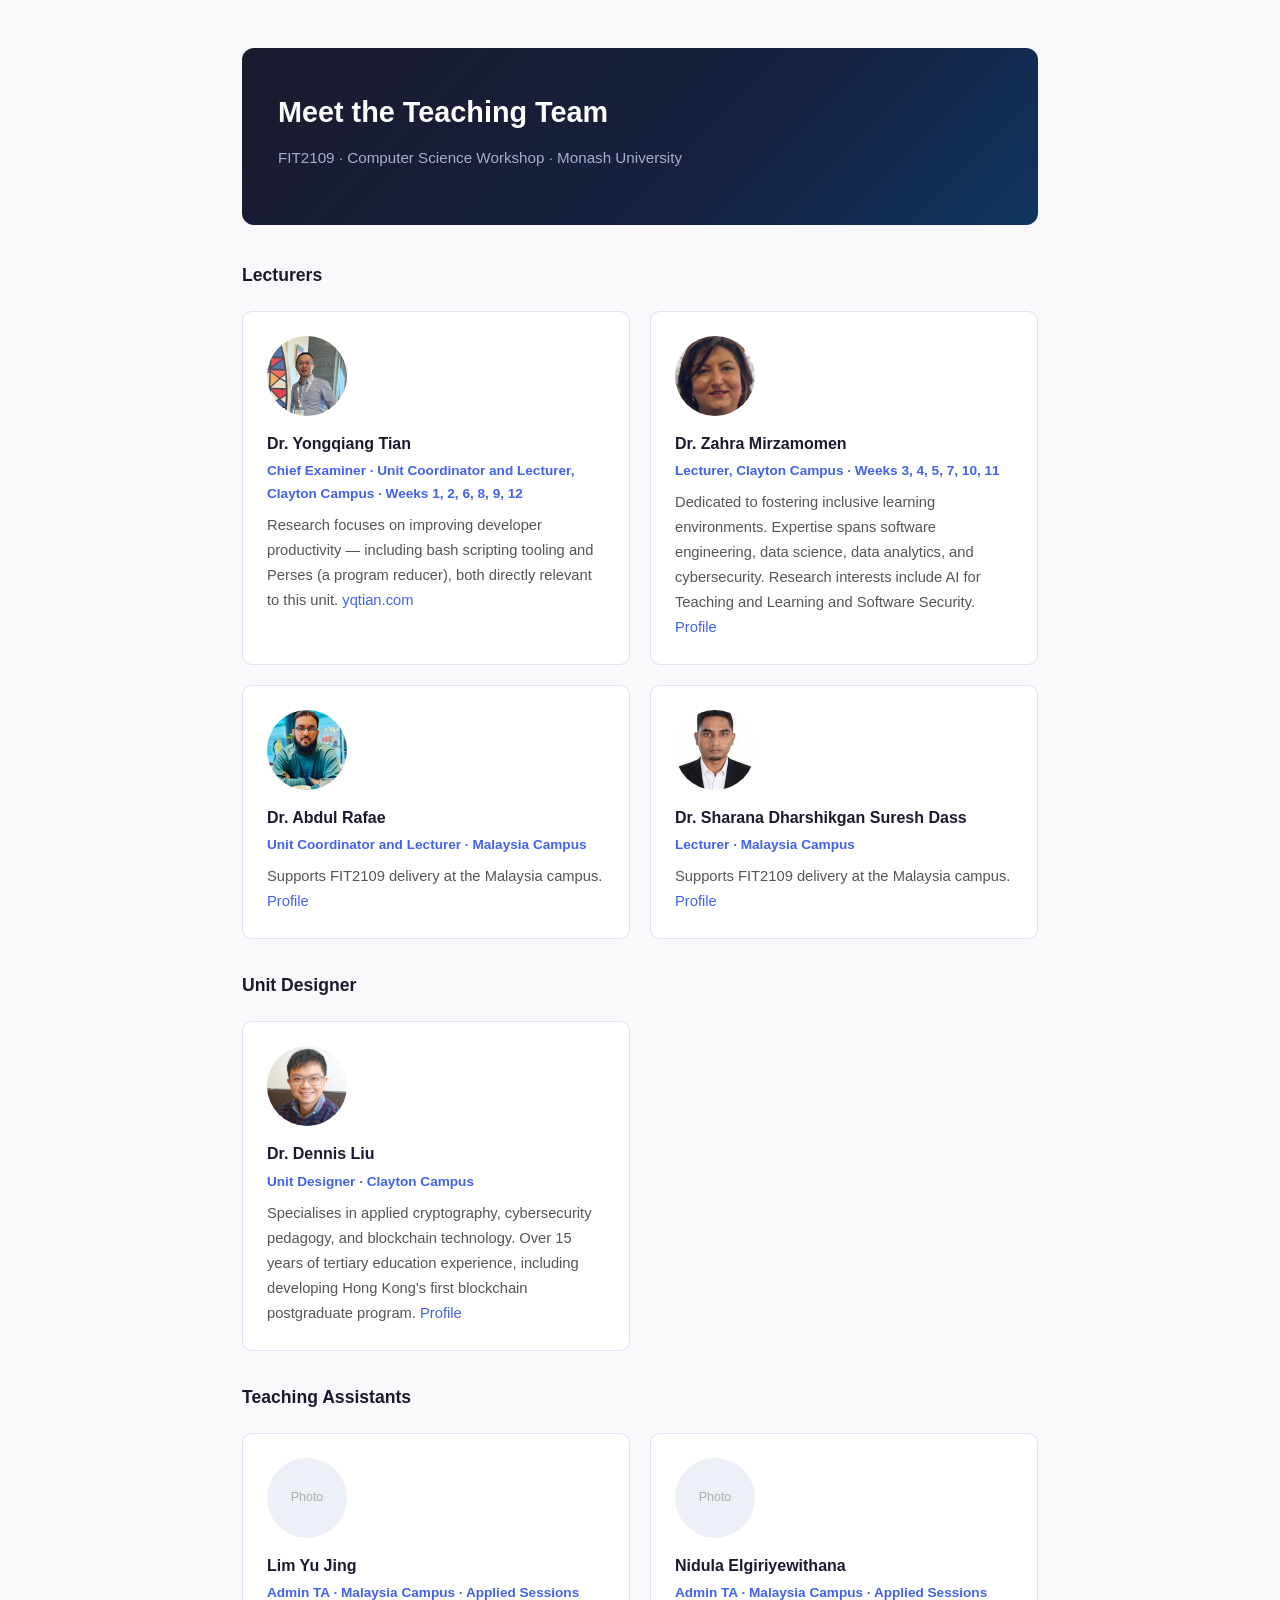
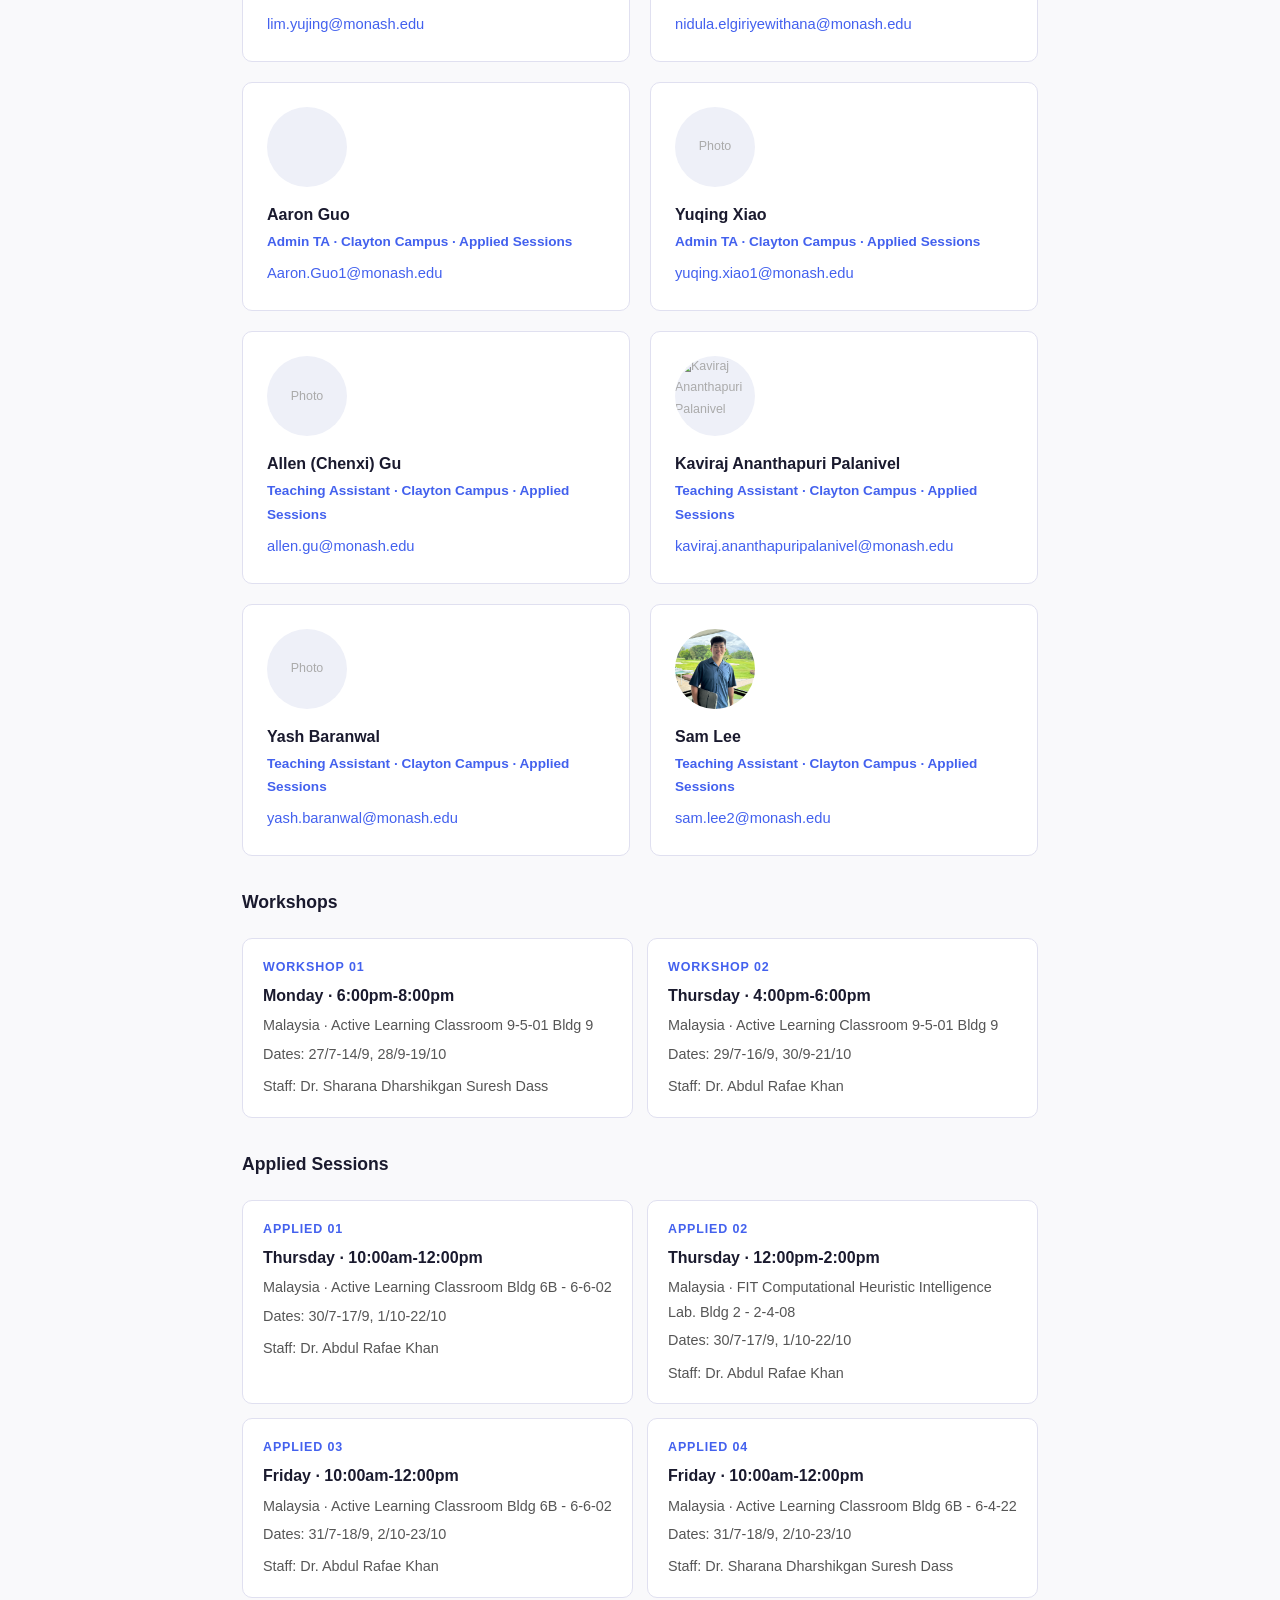
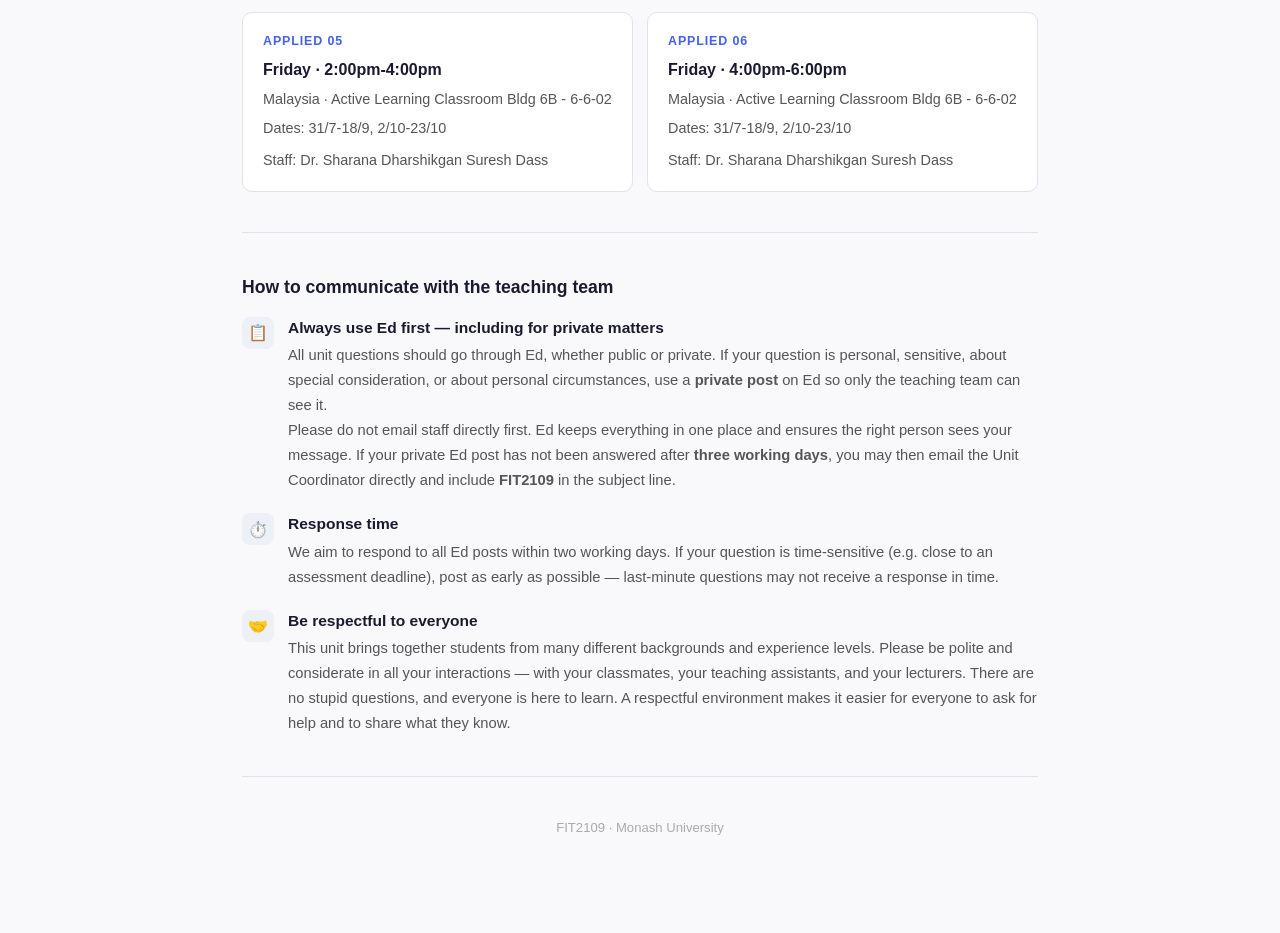
==== fit2109-s2-mum/team.html @ 85f1d354 "Rename Meet the Teaching Team — FIT2109.html to team.html" ====
<!DOCTYPE html>
<!-- saved from url=(0052)https://yqtian-se.github.io/fit2109-public/team.html -->
<html lang="en"><head><meta http-equiv="Content-Type" content="text/html; charset=UTF-8">

<meta name="viewport" content="width=device-width, initial-scale=1.0">
<title>Meet the Teaching Team — FIT2109</title>
<style>
  *, *::before, *::after { box-sizing: border-box; margin: 0; padding: 0; }
  body { font-family: -apple-system, BlinkMacSystemFont, "Segoe UI", Roboto, sans-serif; font-size: 16px; line-height: 1.7; color: #1a1a2e; background: #f9f9fb; }
  .page { max-width: 860px; margin: 0 auto; padding: 48px 32px 80px; }
  h3 { font-size: 1.1rem; font-weight: 600; color: #1a1a2e; margin: 32px 0 12px; }
  p  { margin-bottom: 14px; }
  ul, ol { margin: 12px 0 16px 24px; }
  li { margin-bottom: 6px; }
  a  { color: #4361ee; text-decoration: none; }
  a:hover { text-decoration: underline; }
  .callout { border-left: 4px solid; padding: 14px 18px; border-radius: 0 8px 8px 0; margin: 20px 0; }
  .callout-note { border-color: #fdcb6e; background: #fffbee; }
  .callout strong { display: block; margin-bottom: 6px; font-size: 0.88rem; text-transform: uppercase; letter-spacing: 0.05em; }
  .callout-note strong { color: #b8860b; }
  .divider { border: none; border-top: 1px solid #e0e0f0; margin: 40px 0; }
  .hero { background: linear-gradient(135deg, #1a1a2e 0%, #16213e 60%, #0f3460 100%); color: #e0e0f8; padding: 40px 36px; border-radius: 12px; margin-bottom: 36px; }
  .hero h1 { color: #fff; font-size: 1.8rem; }
  .hero .sub { color: #a0b0d0; margin-top: 8px; font-size: 0.95rem; }
  .team-grid { display: grid; grid-template-columns: 1fr 1fr; gap: 20px; margin: 20px 0; }
  .member { background: #fff; border: 1px solid #e0e0f0; border-radius: 10px; padding: 24px; }
  .member .photo { width: 80px; height: 80px; border-radius: 50%; background: #eef0f8; margin-bottom: 14px; display: flex; align-items: center; justify-content: center; color: #aaa; font-size: 0.78rem; overflow: hidden; flex-shrink: 0; }
  .member .photo img { width: 100%; height: 100%; object-fit: cover; }
  .member h4 { font-size: 1rem; font-weight: 700; color: #1a1a2e; margin-bottom: 2px; }
  .member .role { font-size: 0.85rem; font-weight: 600; color: #4361ee; margin-bottom: 8px; }
  .member p { font-size: 0.92rem; color: #555; margin-bottom: 0; }
  .member.placeholder-card { border-style: dashed; background: #fafafa; }
  .placeholder { color: #bbb; font-style: italic; }
  .session-grid { display: grid; grid-template-columns: 1fr 1fr; gap: 14px; margin: 20px 0; }
  .session { background: #fff; border: 1px solid #e0e0f0; border-radius: 10px; padding: 18px 20px; }
  .session .label { font-size: 0.78rem; font-weight: 700; text-transform: uppercase; letter-spacing: 0.07em; color: #4361ee; margin-bottom: 4px; }
  .session .time { font-weight: 700; color: #1a1a2e; margin-bottom: 4px; }
  .session .where, .session .dates, .session .staff { font-size: 0.9rem; color: #555; }
  .session .dates { margin-top: 4px; }
  .session .staff { margin-top: 8px; }
  .guideline-row { display: flex; gap: 14px; align-items: flex-start; margin-bottom: 18px; }
  .guideline-icon { flex-shrink: 0; width: 32px; height: 32px; border-radius: 8px; background: #eef0f8; display: flex; align-items: center; justify-content: center; font-size: 1rem; margin-top: 2px; }
  .guideline-body h4 { font-size: 0.97rem; font-weight: 700; margin-bottom: 2px; color: #1a1a2e; }
  .guideline-body p { font-size: 0.92rem; color: #555; margin-bottom: 0; }
  @media (max-width: 600px) { .page { padding: 24px 16px 60px; } .team-grid, .session-grid { grid-template-columns: 1fr; } }
</style>
</head>
<body>
<div class="page">

<div class="hero">
  <h1>Meet the Teaching Team</h1>
  <p class="sub">FIT2109 · Computer Science Workshop · Monash University</p>
</div>

<!-- LECTURERS -->
<h3>Lecturers</h3>
<div class="team-grid">

  <div class="member">
    <div class="photo"><img src="./Meet the Teaching Team — FIT2109_files/victortian.jpg" alt="Dr. Yongqiang Tian"></div>
    <h4>Dr. Yongqiang Tian</h4>
    <div class="role">Chief Examiner · Unit Coordinator and Lecturer, Clayton Campus · Weeks 1, 2, 6, 8, 9, 12</div>
    <p>Research focuses on improving developer productivity — including bash scripting tooling and Perses (a program reducer), both directly relevant to this unit. <a href="https://yqtian.com/" target="_blank">yqtian.com</a></p>
  </div>

  <div class="member">
    <div class="photo"><img src="./Meet the Teaching Team — FIT2109_files/unnamed.jpg" alt="Dr. Zahra Mirzamomen"></div>
    <h4>Dr. Zahra Mirzamomen</h4>
    <div class="role">Lecturer, Clayton Campus · Weeks 3, 4, 5, 7, 10, 11</div>
    <p>Dedicated to fostering inclusive learning environments. Expertise spans software engineering, data science, data analytics, and cybersecurity. Research interests include AI for Teaching and Learning and Software Security. <a href="https://research.monash.edu/en/persons/zahra-mirzamomen/" target="_blank">Profile</a></p>
  </div>

  <div class="member">
    <div class="photo"><img src="./Meet the Teaching Team — FIT2109_files/photo.jpeg" alt="Dr. Abdul Rafae"></div>
    <h4>Dr. Abdul Rafae</h4>
    <div class="role">Unit Coordinator and Lecturer · Malaysia Campus</div>
    <p>Supports FIT2109 delivery at the Malaysia campus. <a href="https://research.monash.edu/en/persons/abdul-rafae/" target="_blank">Profile</a></p>
  </div>

  <div class="member">
    <div class="photo"><img src="./Meet the Teaching Team — FIT2109_files/passport_pic.png" alt="Dr. Sharana Dharshikgan Suresh Dass"></div>
    <h4>Dr. Sharana Dharshikgan Suresh Dass</h4>
    <div class="role">Lecturer · Malaysia Campus</div>
    <p>Supports FIT2109 delivery at the Malaysia campus. <a href="https://research.monash.edu/en/persons/sharana-dharshikgan-suresh-dass/" target="_blank">Profile</a></p>
  </div>

</div>

<!-- UNIT DESIGNER -->
<h3>Unit Designer</h3>
<div class="team-grid">

  <div class="member">
    <div class="photo"><img src="./Meet the Teaching Team — FIT2109_files/2021_Dennis_Head.jpg" alt="Dr. Dennis Liu"></div>
    <h4>Dr. Dennis Liu</h4>
    <div class="role">Unit Designer · Clayton Campus</div>
    <p>Specialises in applied cryptography, cybersecurity pedagogy, and blockchain technology. Over 15 years of tertiary education experience, including developing Hong Kong's first blockchain postgraduate program. <a href="https://research.monash.edu/en/persons/dennis-liu/" target="_blank">Profile</a></p>
  </div>

</div>

<!-- TEACHING ASSISTANTS -->
<h3>Teaching Assistants</h3>
<div class="team-grid">

  <div class="member">
    <div class="photo">Photo</div>
    <h4>Lim Yu Jing</h4>
    <div class="role">Admin TA · Malaysia Campus · Applied Sessions</div>
    <p><a href="mailto:lim.yujing@monash.edu">lim.yujing@monash.edu</a></p>
  </div>

  <div class="member">
    <div class="photo">Photo</div>
    <h4>Nidula Elgiriyewithana</h4>
    <div class="role">Admin TA · Malaysia Campus · Applied Sessions</div>
    <p><a href="mailto:nidula.elgiriyewithana@monash.edu">nidula.elgiriyewithana@monash.edu</a></p>
  </div>
  
  <div class="member">
    <div class="photo"></div>
    <h4>Aaron Guo</h4>
    <div class="role">Admin TA · Clayton Campus · Applied Sessions</div>
    <p><a href="mailto:Aaron.Guo1@monash.edu">Aaron.Guo1@monash.edu</a></p>
  </div>

  <div class="member">
    <div class="photo">Photo</div>
    <h4>Yuqing Xiao</h4>
    <div class="role">Admin TA · Clayton Campus · Applied Sessions</div>
    <p><a href="mailto:yuqing.xiao1@monash.edu">yuqing.xiao1@monash.edu</a></p>
  </div>

  <div class="member">
    <div class="photo">Photo</div>
    <h4>Allen (Chenxi) Gu</h4>
    <div class="role">Teaching Assistant · Clayton Campus · Applied Sessions</div>
    <p><a href="mailto:allen.gu@monash.edu">allen.gu@monash.edu</a></p>
  </div>

  <div class="member">
    <div class="photo"><img src="./Meet the Teaching Team — FIT2109_files/ac2c0f59-dde9-4523-b397-dc62c294d0d0" alt="Kaviraj Ananthapuri Palanivel"></div>
    <h4>Kaviraj Ananthapuri Palanivel</h4>
    <div class="role">Teaching Assistant · Clayton Campus · Applied Sessions</div>
    <p><a href="mailto:kaviraj.ananthapuripalanivel@monash.edu">kaviraj.ananthapuripalanivel@monash.edu</a></p>
  </div>

  <div class="member">
    <div class="photo">Photo</div>
    <h4>Yash Baranwal</h4>
    <div class="role">Teaching Assistant · Clayton Campus · Applied Sessions</div>
    <p><a href="mailto:yash.baranwal@monash.edu">yash.baranwal@monash.edu</a></p>
  </div>

  <div class="member">
    <div class="photo"><img src="./Meet the Teaching Team — FIT2109_files/sam.JPG" alt="Sam Lee"></div>
    <h4>Sam Lee</h4>
    <div class="role">Teaching Assistant · Clayton Campus · Applied Sessions</div>
    <p><a href="mailto:sam.lee2@monash.edu">sam.lee2@monash.edu</a></p>
  </div>

</div>

<!-- WORKSHOPS -->
<h3>Workshops</h3>
<div class="session-grid">

  <div class="session">
    <div class="label">Workshop 01</div>
    <div class="time">Monday · 6:00pm-8:00pm</div>
    <div class="where">Malaysia · Active Learning Classroom 9-5-01 Bldg 9</div>
    <div class="dates">Dates: 27/7-14/9, 28/9-19/10</div>
    <div class="staff">Staff: Dr. Sharana Dharshikgan Suresh Dass</div>
  </div>
  
    <div class="session">
    <div class="label">Workshop 02</div>
    <div class="time">Thursday · 4:00pm-6:00pm</div>
    <div class="where">Malaysia · Active Learning Classroom 9-5-01 Bldg 9</div>
    <div class="dates">Dates: 29/7-16/9, 30/9-21/10</div>
    <div class="staff">Staff: Dr. Abdul Rafae Khan</div>
  </div>

</div>

<!-- APPLIED SESSIONS -->
<h3>Applied Sessions</h3>
<!-- <p>All applied sessions are at Malaysia campus and run in <strong>CL_Exh-20.AFB_304 FF-Col (60)</strong>.</p> -->
<div class="session-grid">

  <div class="session">
    <div class="label">Applied 01</div>
    <div class="time">Thursday · 10:00am-12:00pm</div>
    <div class="where">Malaysia · Active Learning Classroom Bldg 6B - 6-6-02</div>
    <div class="dates">Dates: 30/7-17/9, 1/10-22/10</div>
    <div class="staff">Staff: Dr. Abdul Rafae Khan</div>
  </div>

  <div class="session">
    <div class="label">Applied 02</div>
    <div class="time">Thursday · 12:00pm-2:00pm</div>
    <div class="where">Malaysia · FIT Computational Heuristic Intelligence Lab. Bldg 2 - 2-4-08</div>
    <div class="dates">Dates: 30/7-17/9, 1/10-22/10</div>
    <div class="staff">Staff: Dr. Abdul Rafae Khan</div>
  </div>

  <div class="session">
    <div class="label">Applied 03</div>
    <div class="time">Friday · 10:00am-12:00pm</div>
    <div class="where">Malaysia · Active Learning Classroom Bldg 6B - 6-6-02</div>
    <div class="dates">Dates: 31/7-18/9, 2/10-23/10</div>
    <div class="staff">Staff: Dr. Abdul Rafae Khan</div>
  </div>

  <div class="session">
    <div class="label">Applied 04</div>
    <div class="time">Friday · 10:00am-12:00pm</div>
    <div class="where">Malaysia · Active Learning Classroom Bldg 6B - 6-4-22</div>
    <div class="dates">Dates: 31/7-18/9, 2/10-23/10</div>
    <div class="staff">Staff: Dr. Sharana Dharshikgan Suresh Dass</div>
  </div>

  <div class="session">
    <div class="label">Applied 05</div>
    <div class="time">Friday · 2:00pm-4:00pm</div>
    <div class="where">Malaysia · Active Learning Classroom Bldg 6B - 6-6-02</div>
    <div class="dates">Dates: 31/7-18/9, 2/10-23/10</div>
    <div class="staff">Staff: Dr. Sharana Dharshikgan Suresh Dass</div>
  </div>

  <div class="session">
    <div class="label">Applied 06</div>
    <div class="time">Friday · 4:00pm-6:00pm</div>
    <div class="where">Malaysia · Active Learning Classroom Bldg 6B - 6-6-02</div>
    <div class="dates">Dates: 31/7-18/9, 2/10-23/10</div>
    <div class="staff">Staff: Dr. Sharana Dharshikgan Suresh Dass</div>
  </div>

</div>

<hr class="divider">

<!-- COMMUNICATION GUIDELINES -->
<h3>How to communicate with the teaching team</h3>

<div class="guideline-row">
  <div class="guideline-icon">📋</div>
  <div class="guideline-body">
    <h4>Always use Ed first — including for private matters</h4>
    <p>All unit questions should go through Ed, whether public or private. If your question is personal, sensitive, about special consideration, or about personal circumstances, use a <strong>private post</strong> on Ed so only the teaching team can see it.</p>
    <p>Please do not email staff directly first. Ed keeps everything in one place and ensures the right person sees your message. If your private Ed post has not been answered after <strong>three working days</strong>, you may then email the Unit Coordinator directly and include <strong>FIT2109</strong> in the subject line.</p>
  </div>
</div>

<div class="guideline-row">
  <div class="guideline-icon">⏱️</div>
  <div class="guideline-body">
    <h4>Response time</h4>
    <p>We aim to respond to all Ed posts within two working days. If your question is time-sensitive (e.g. close to an assessment deadline), post as early as possible — last-minute questions may not receive a response in time.</p>
  </div>
</div>

<div class="guideline-row">
  <div class="guideline-icon">🤝</div>
  <div class="guideline-body">
    <h4>Be respectful to everyone</h4>
    <p>This unit brings together students from many different backgrounds and experience levels. Please be polite and considerate in all your interactions — with your classmates, your teaching assistants, and your lecturers. There are no stupid questions, and everyone is here to learn. A respectful environment makes it easier for everyone to ask for help and to share what they know.</p>
  </div>
</div>

<hr class="divider">
<p style="color:#aaa;font-size:0.82rem;text-align:center;">FIT2109 · Monash University</p>
</div>


</body></html>
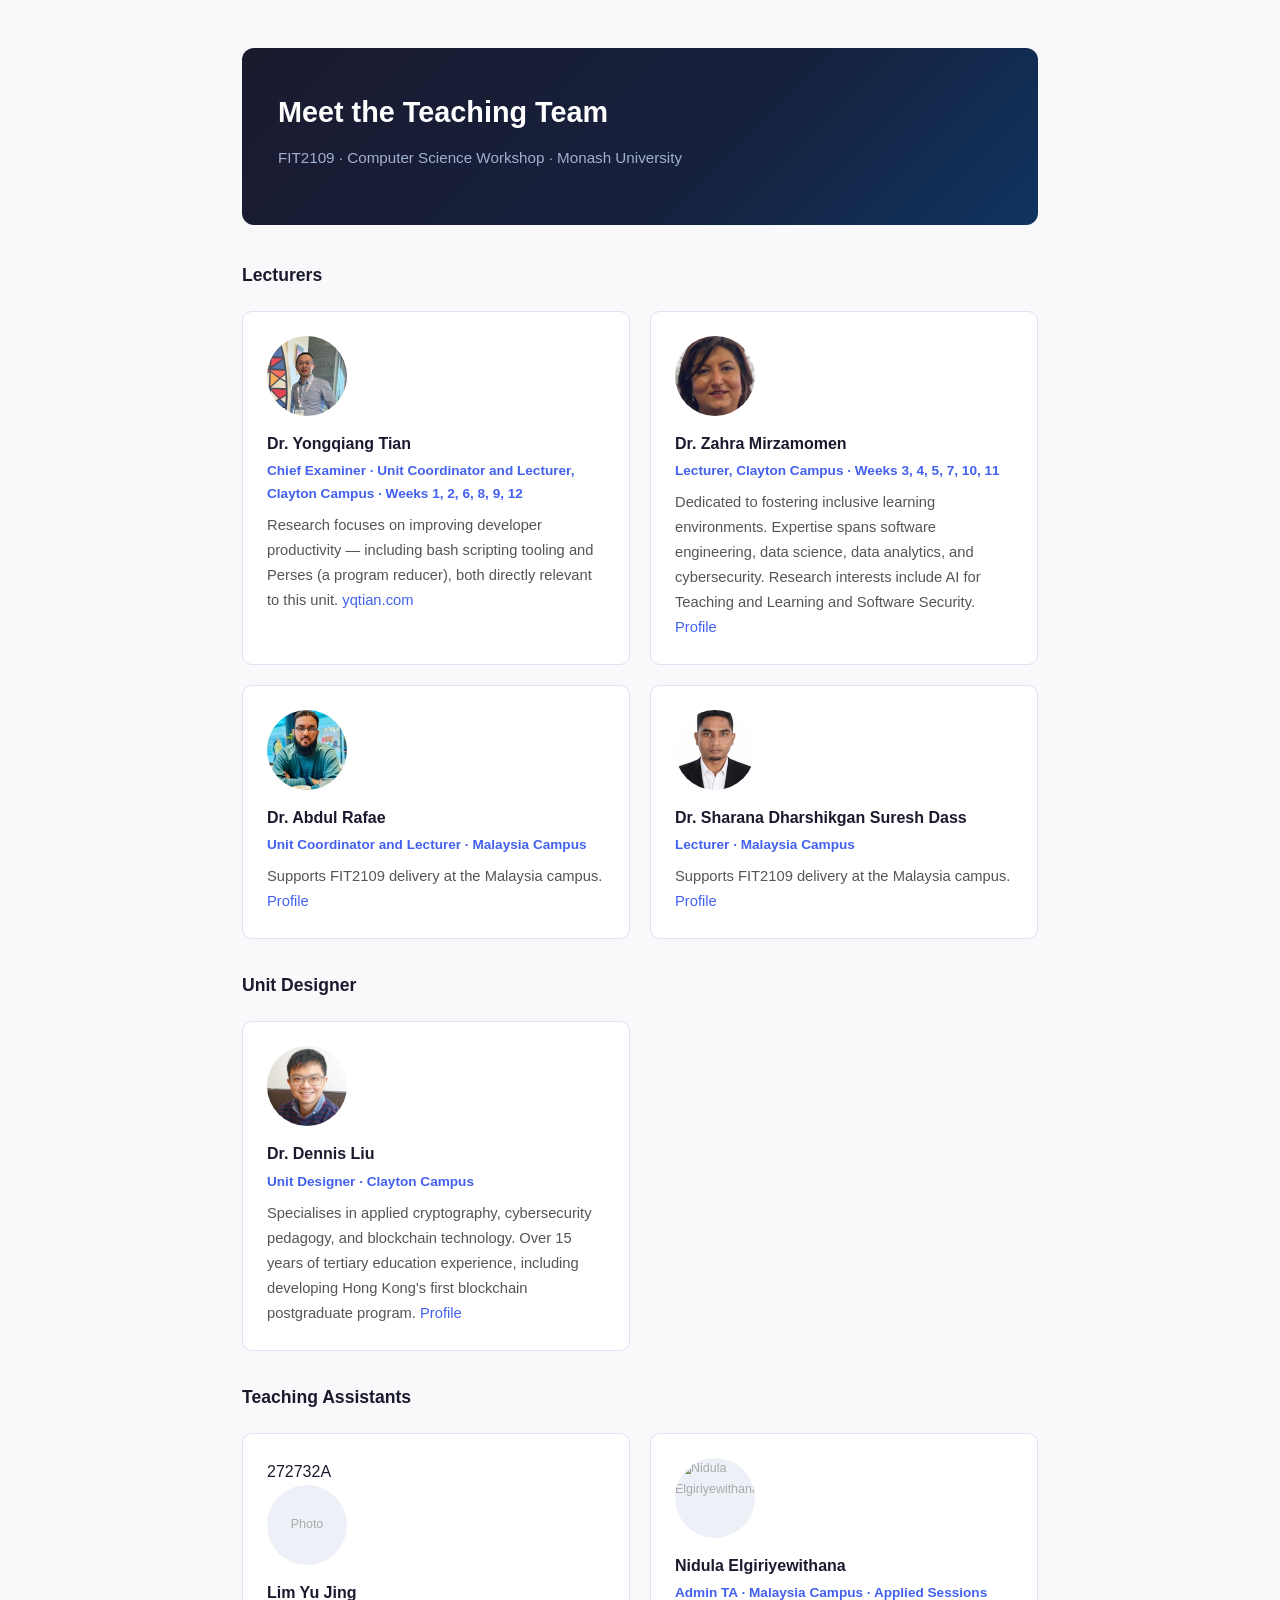
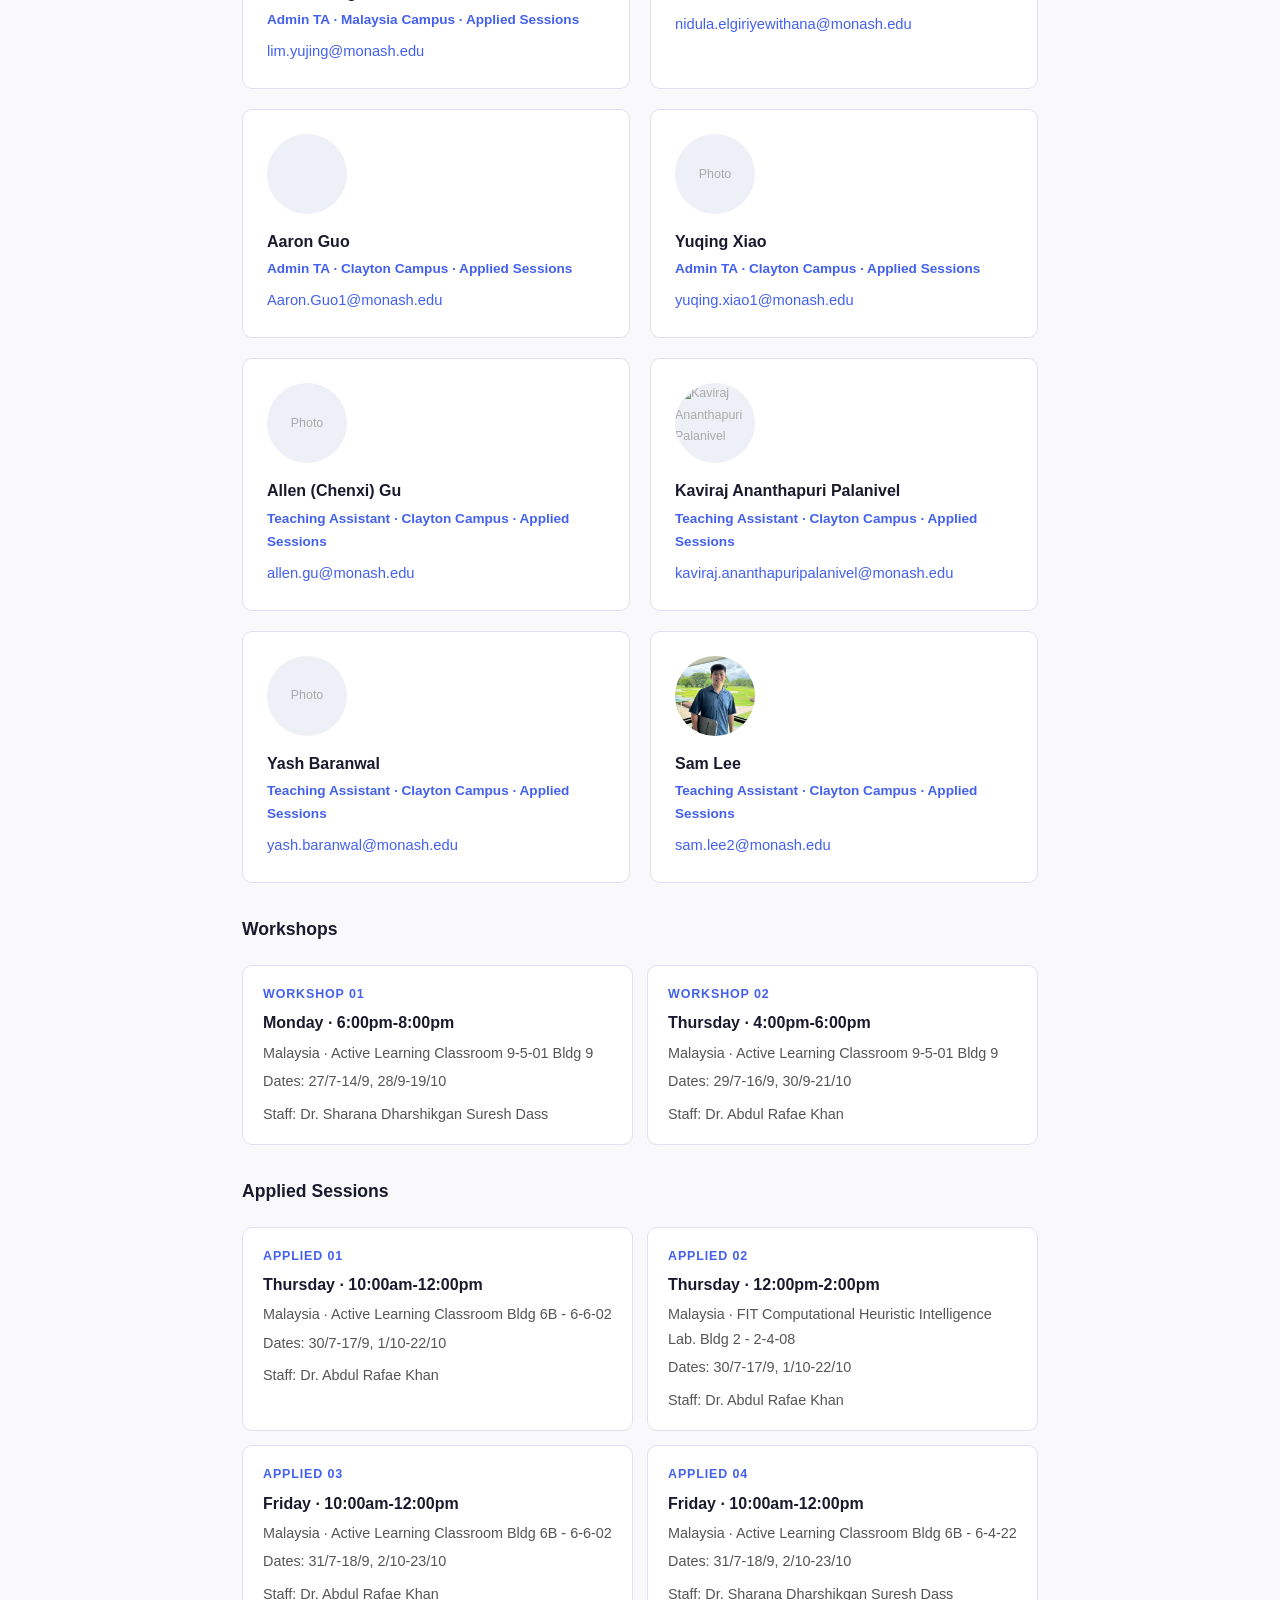
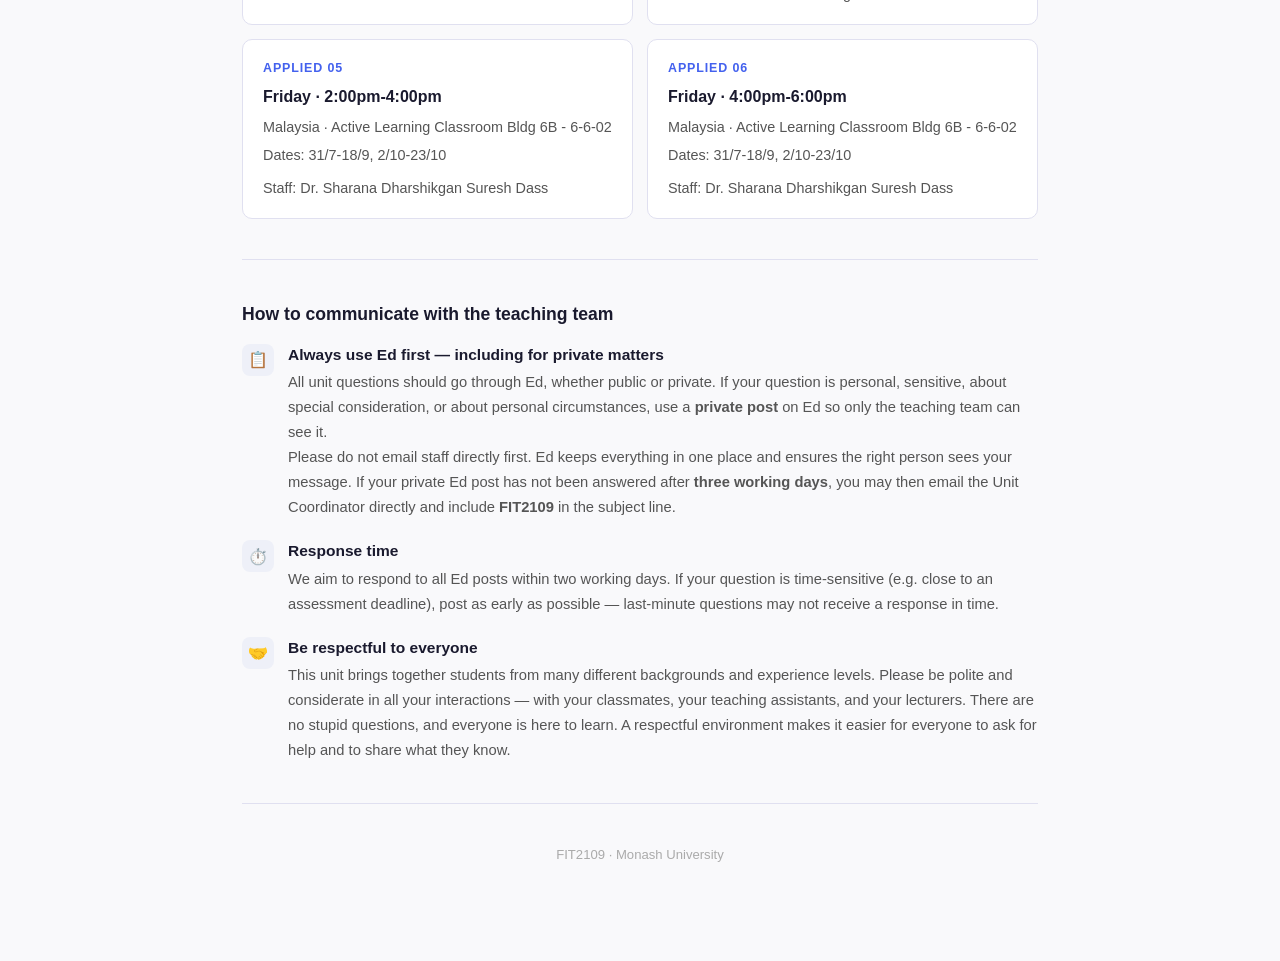
==== commit a1b5e01e: "Update team.html" ====
--- a/fit2109-s2-mum/team.html
+++ b/fit2109-s2-mum/team.html
@@ -104,7 +104,7 @@
 <h3>Teaching Assistants</h3>
 <div class="team-grid">
 
-  <div class="member">
+  <div class="member">272732A
     <div class="photo">Photo</div>
     <h4>Lim Yu Jing</h4>
     <div class="role">Admin TA · Malaysia Campus · Applied Sessions</div>
@@ -112,7 +112,7 @@
   </div>
 
   <div class="member">
-    <div class="photo">Photo</div>
+    <div class="photo"><img src="./Meet the Teaching Team — FIT2109_files/Nidula Elgiriyewithana.jpg" alt="Nidula Elgiriyewithana"></div>
     <h4>Nidula Elgiriyewithana</h4>
     <div class="role">Admin TA · Malaysia Campus · Applied Sessions</div>
     <p><a href="mailto:nidula.elgiriyewithana@monash.edu">nidula.elgiriyewithana@monash.edu</a></p>
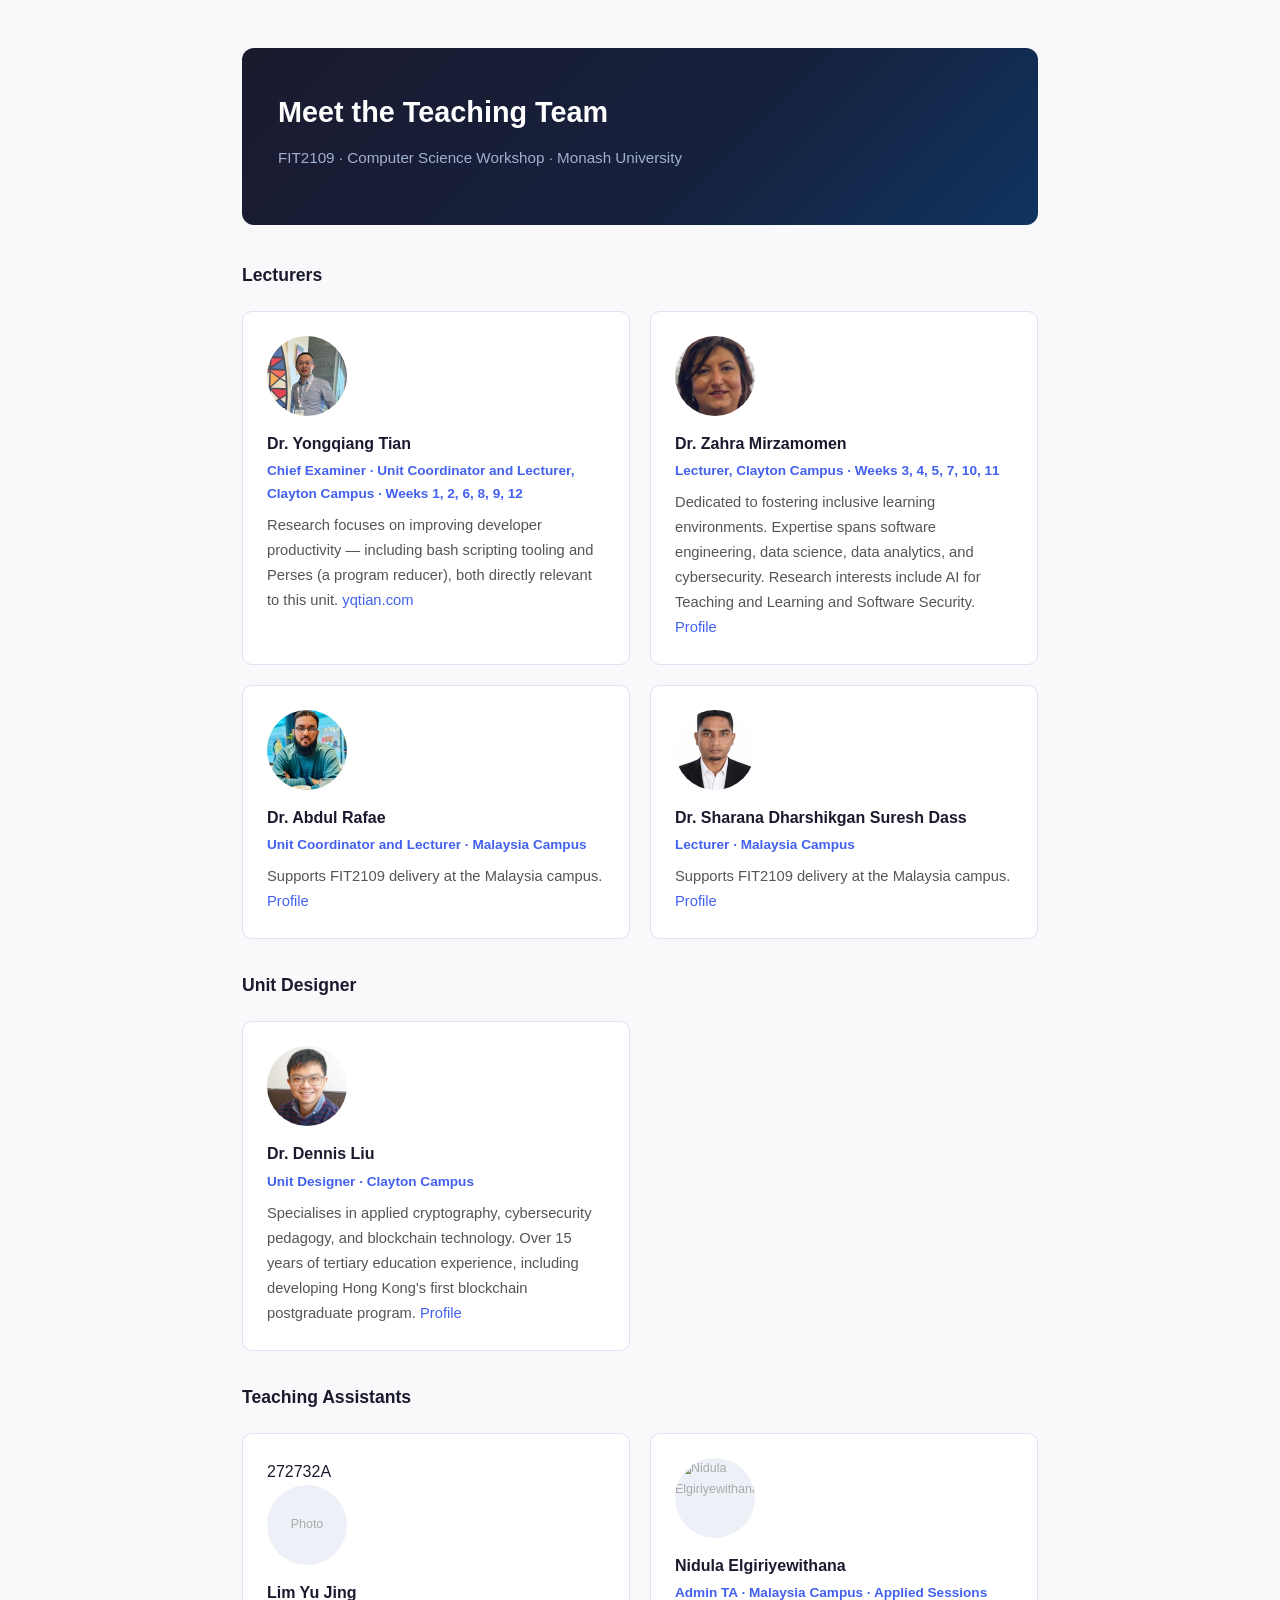
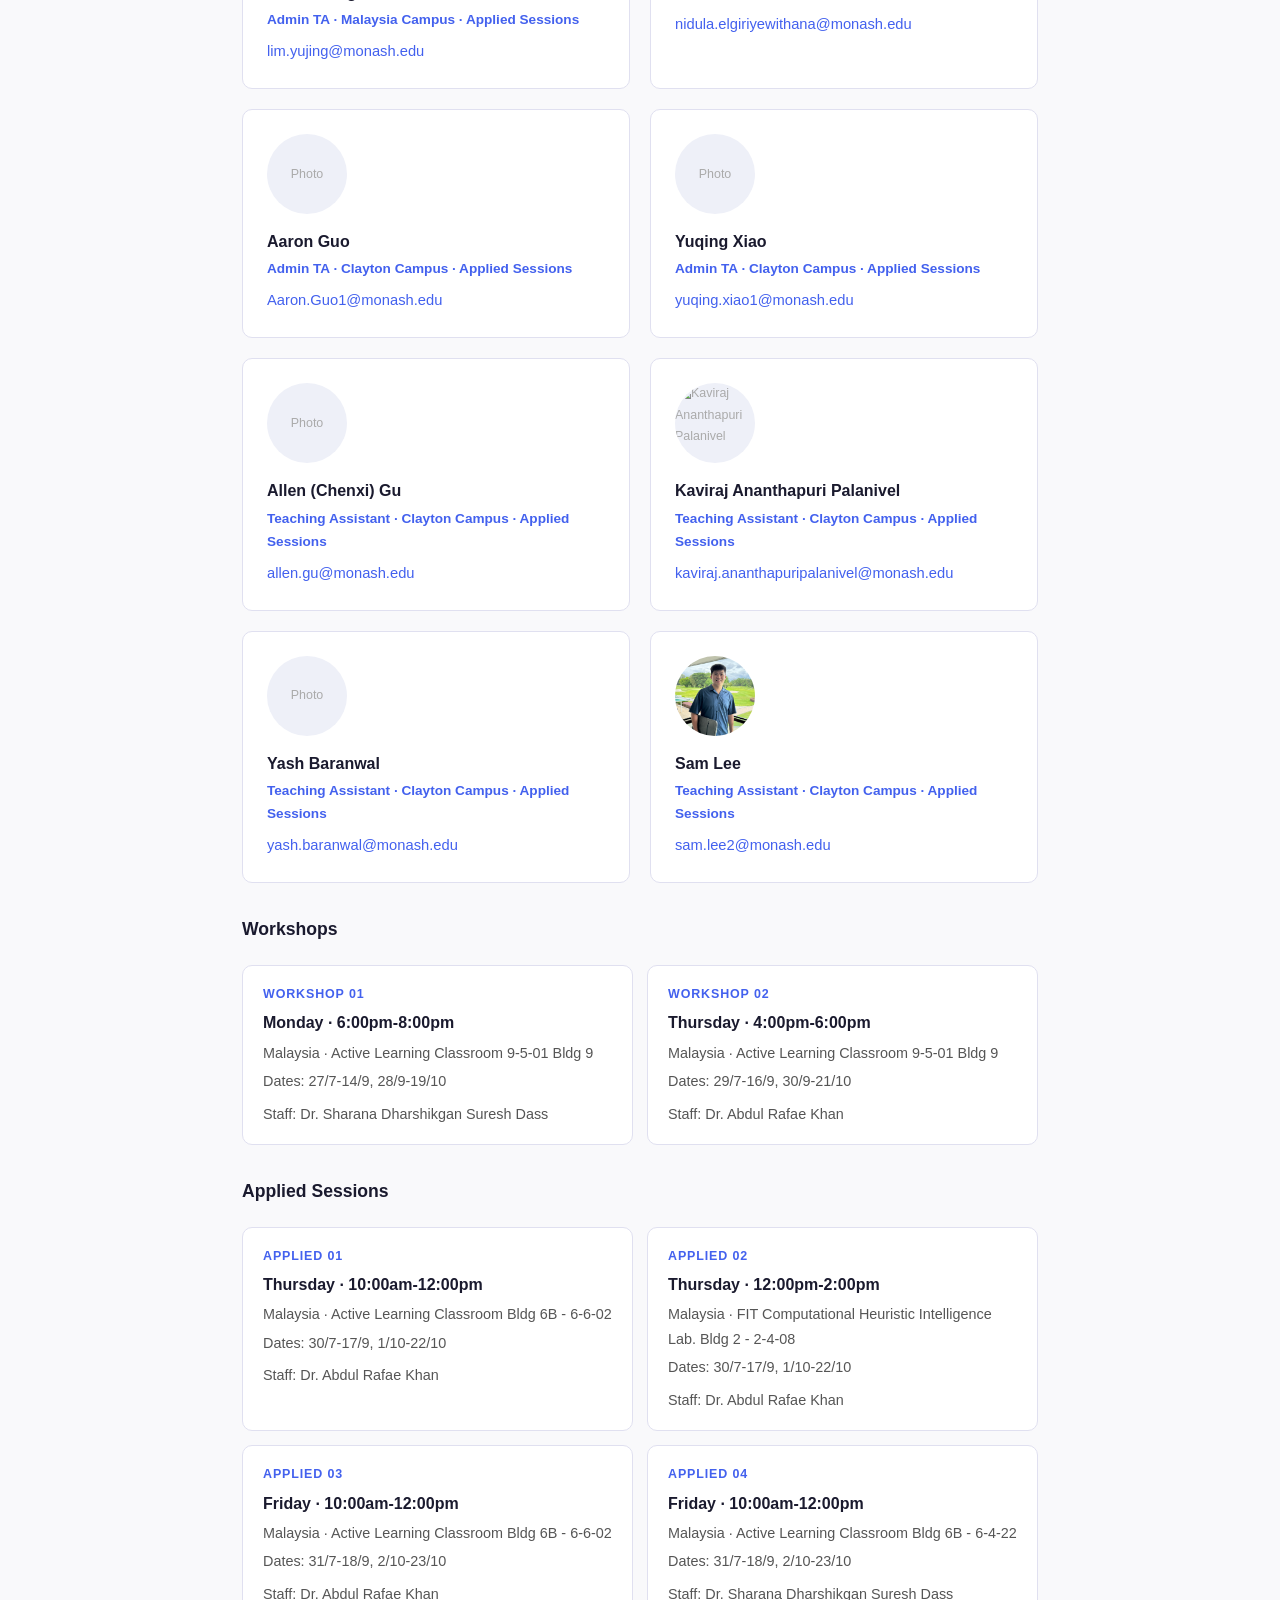
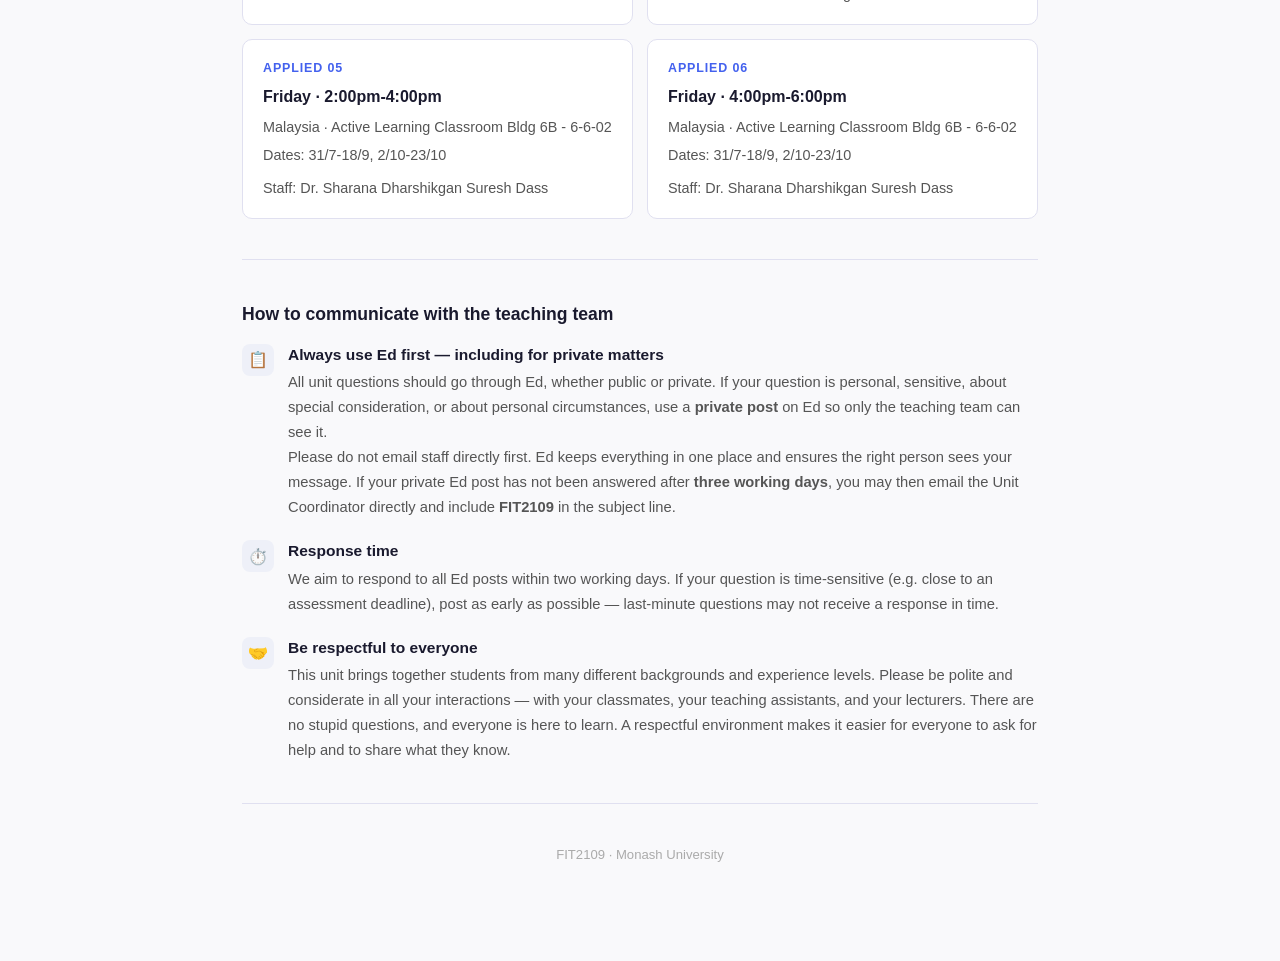
==== commit c28ea8e7: "Update team.html" ====
--- a/fit2109-s2-mum/team.html
+++ b/fit2109-s2-mum/team.html
@@ -119,7 +119,7 @@
   </div>
   
   <div class="member">
-    <div class="photo"></div>
+    <div class="photo">Photo</div>
     <h4>Aaron Guo</h4>
     <div class="role">Admin TA · Clayton Campus · Applied Sessions</div>
     <p><a href="mailto:Aaron.Guo1@monash.edu">Aaron.Guo1@monash.edu</a></p>
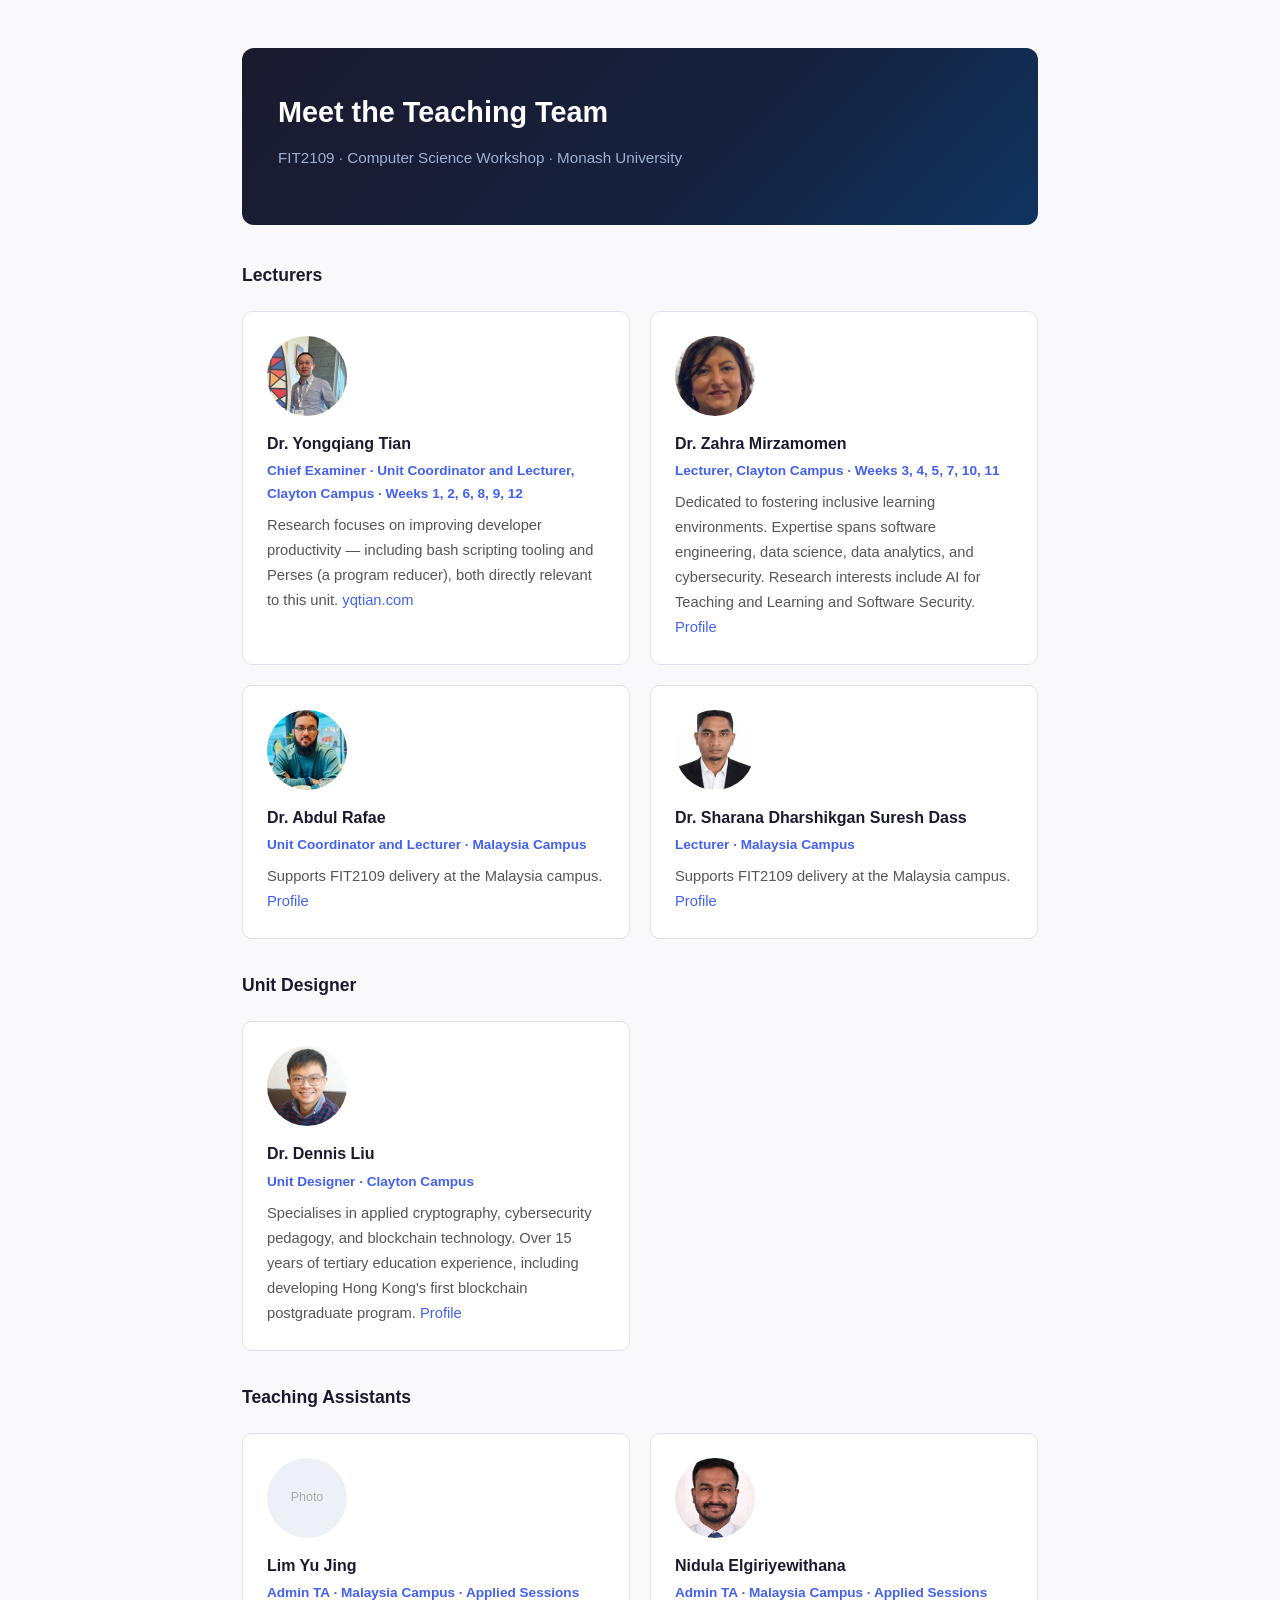
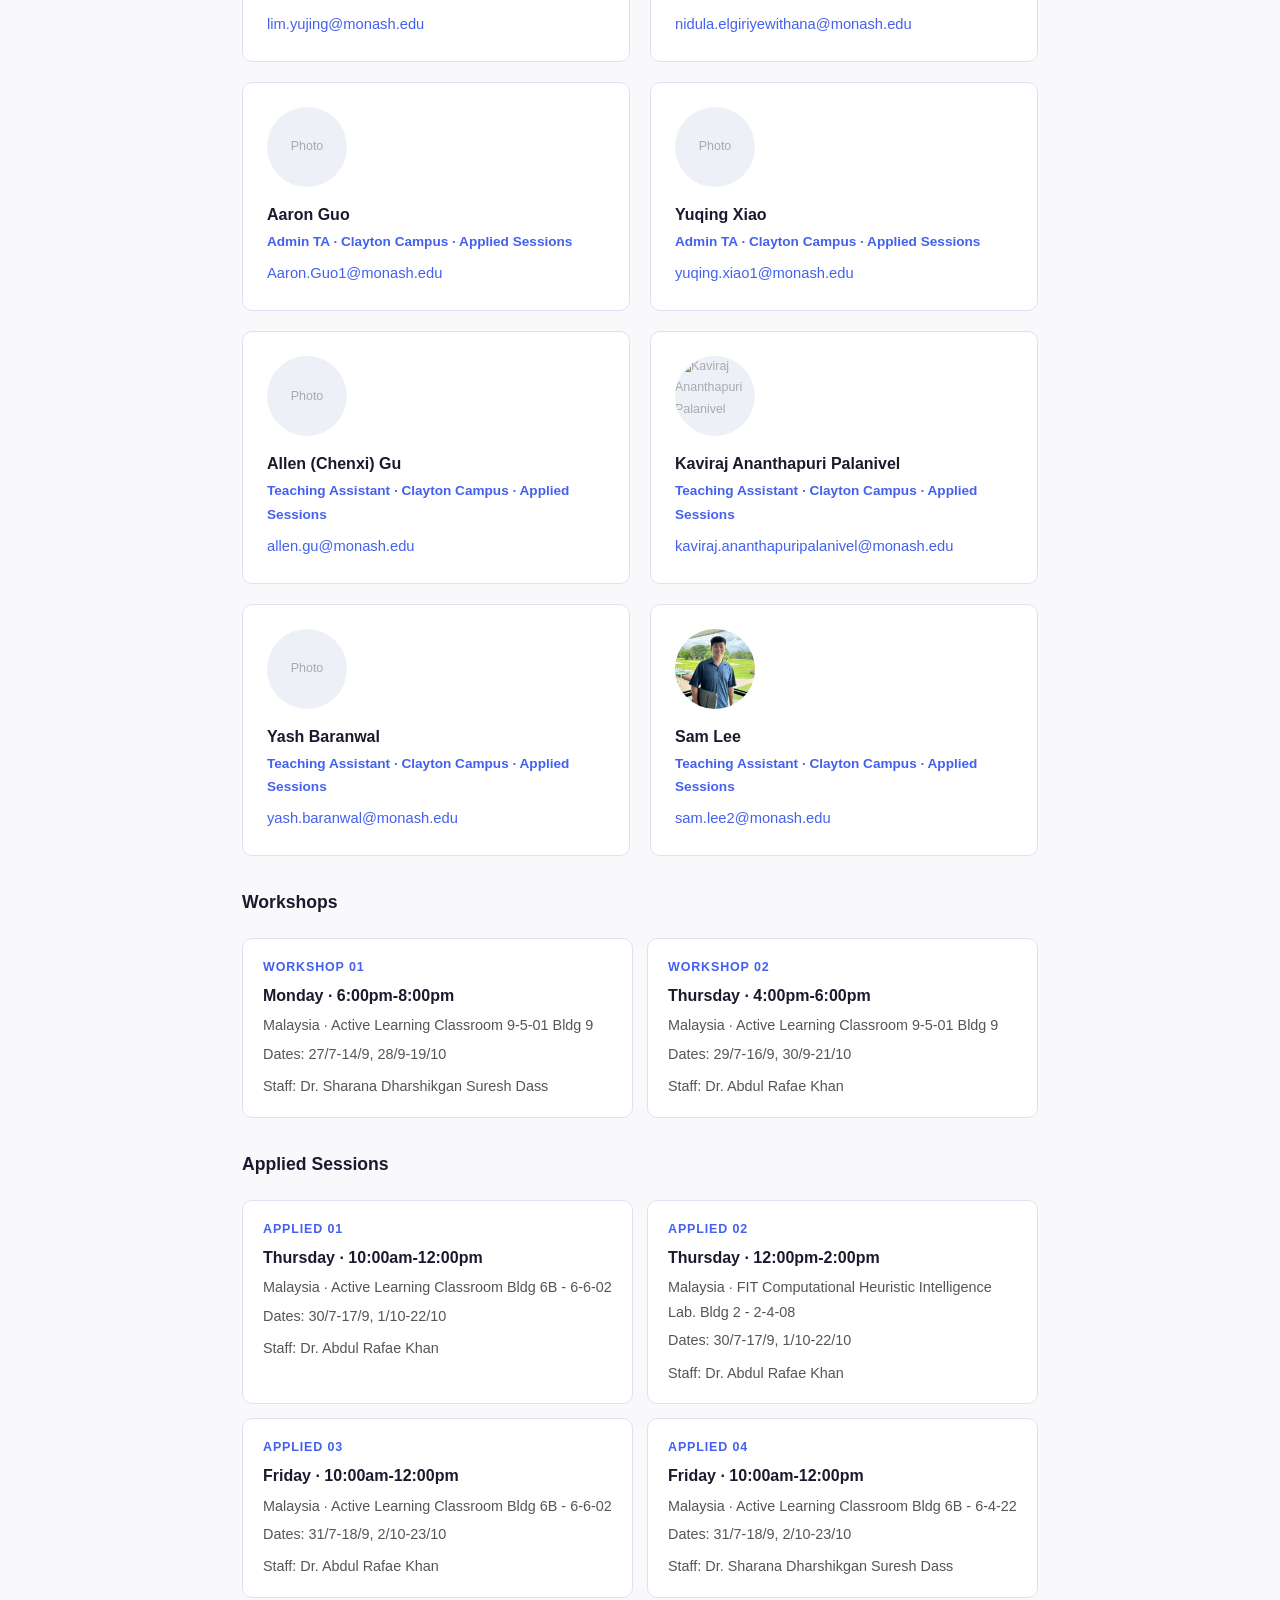
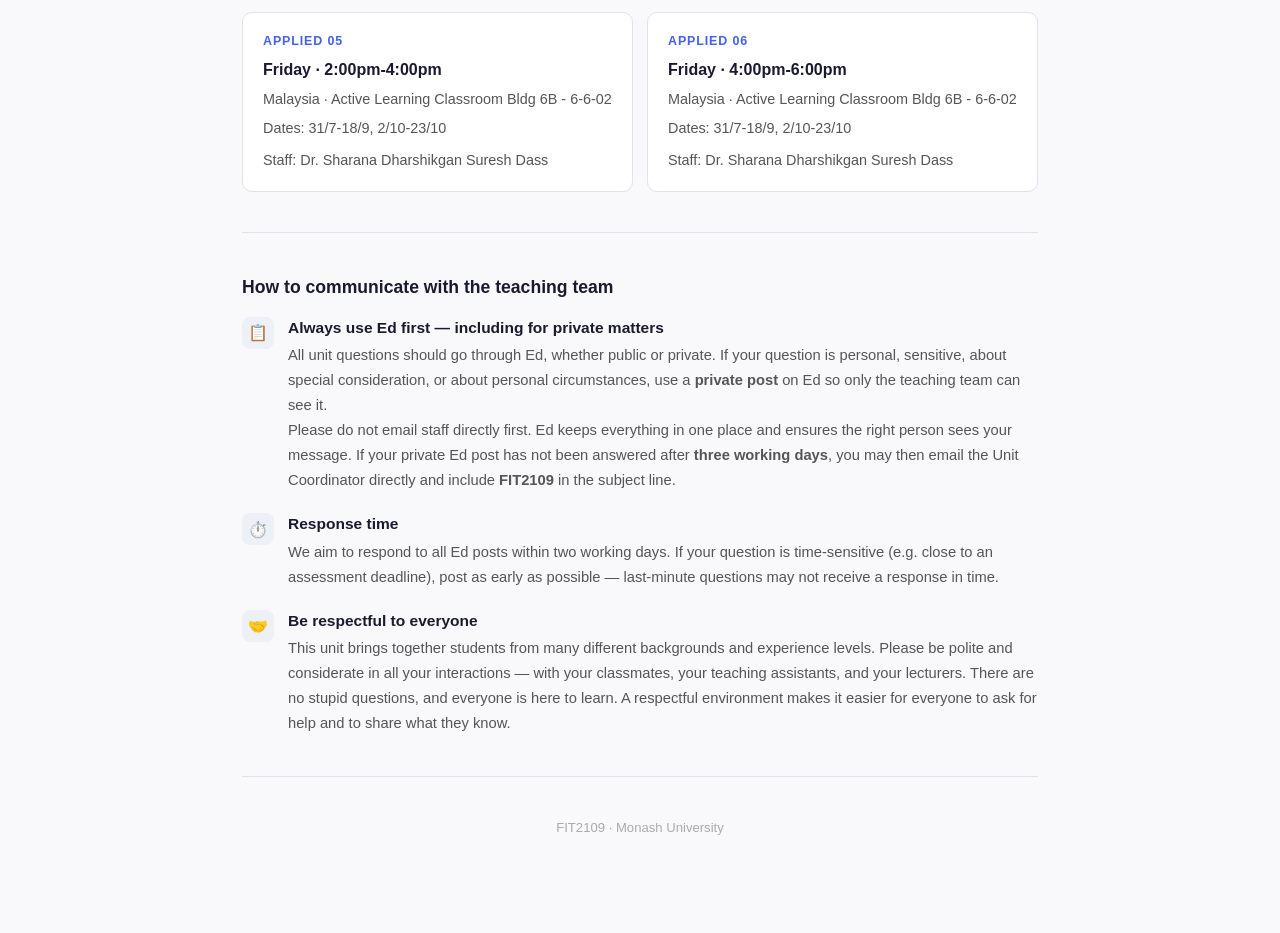
==== commit 4980b242: "Update team.html" ====
--- a/fit2109-s2-mum/team.html
+++ b/fit2109-s2-mum/team.html
@@ -104,7 +104,7 @@
 <h3>Teaching Assistants</h3>
 <div class="team-grid">
 
-  <div class="member">272732A
+  <div class="member">
     <div class="photo">Photo</div>
     <h4>Lim Yu Jing</h4>
     <div class="role">Admin TA · Malaysia Campus · Applied Sessions</div>
@@ -112,7 +112,7 @@
   </div>
 
   <div class="member">
-    <div class="photo"><img src="./Meet the Teaching Team — FIT2109_files/Nidula Elgiriyewithana.jpg" alt="Nidula Elgiriyewithana"></div>
+    <div class="photo"><img src="./Meet the Teaching Team — FIT2109_files/272732A.jpg" alt="Nidula Elgiriyewithana"></div>
     <h4>Nidula Elgiriyewithana</h4>
     <div class="role">Admin TA · Malaysia Campus · Applied Sessions</div>
     <p><a href="mailto:nidula.elgiriyewithana@monash.edu">nidula.elgiriyewithana@monash.edu</a></p>
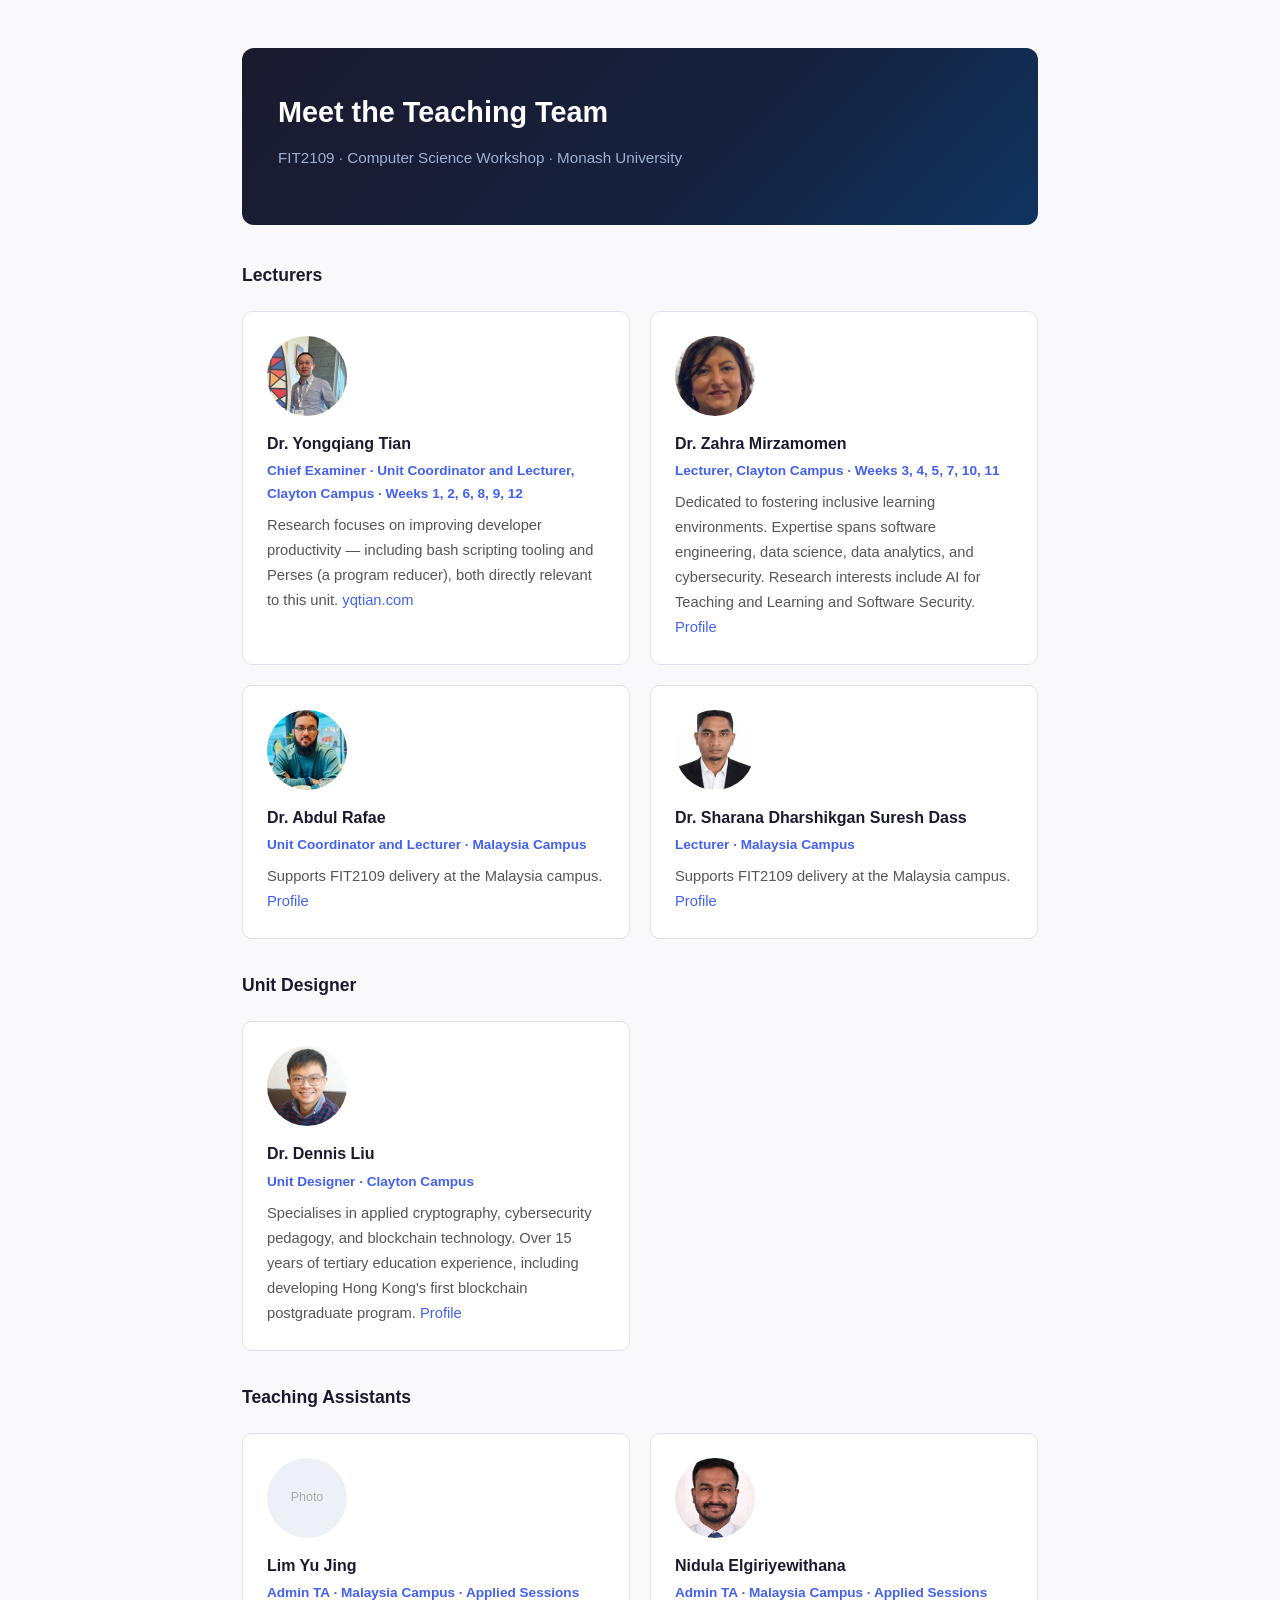
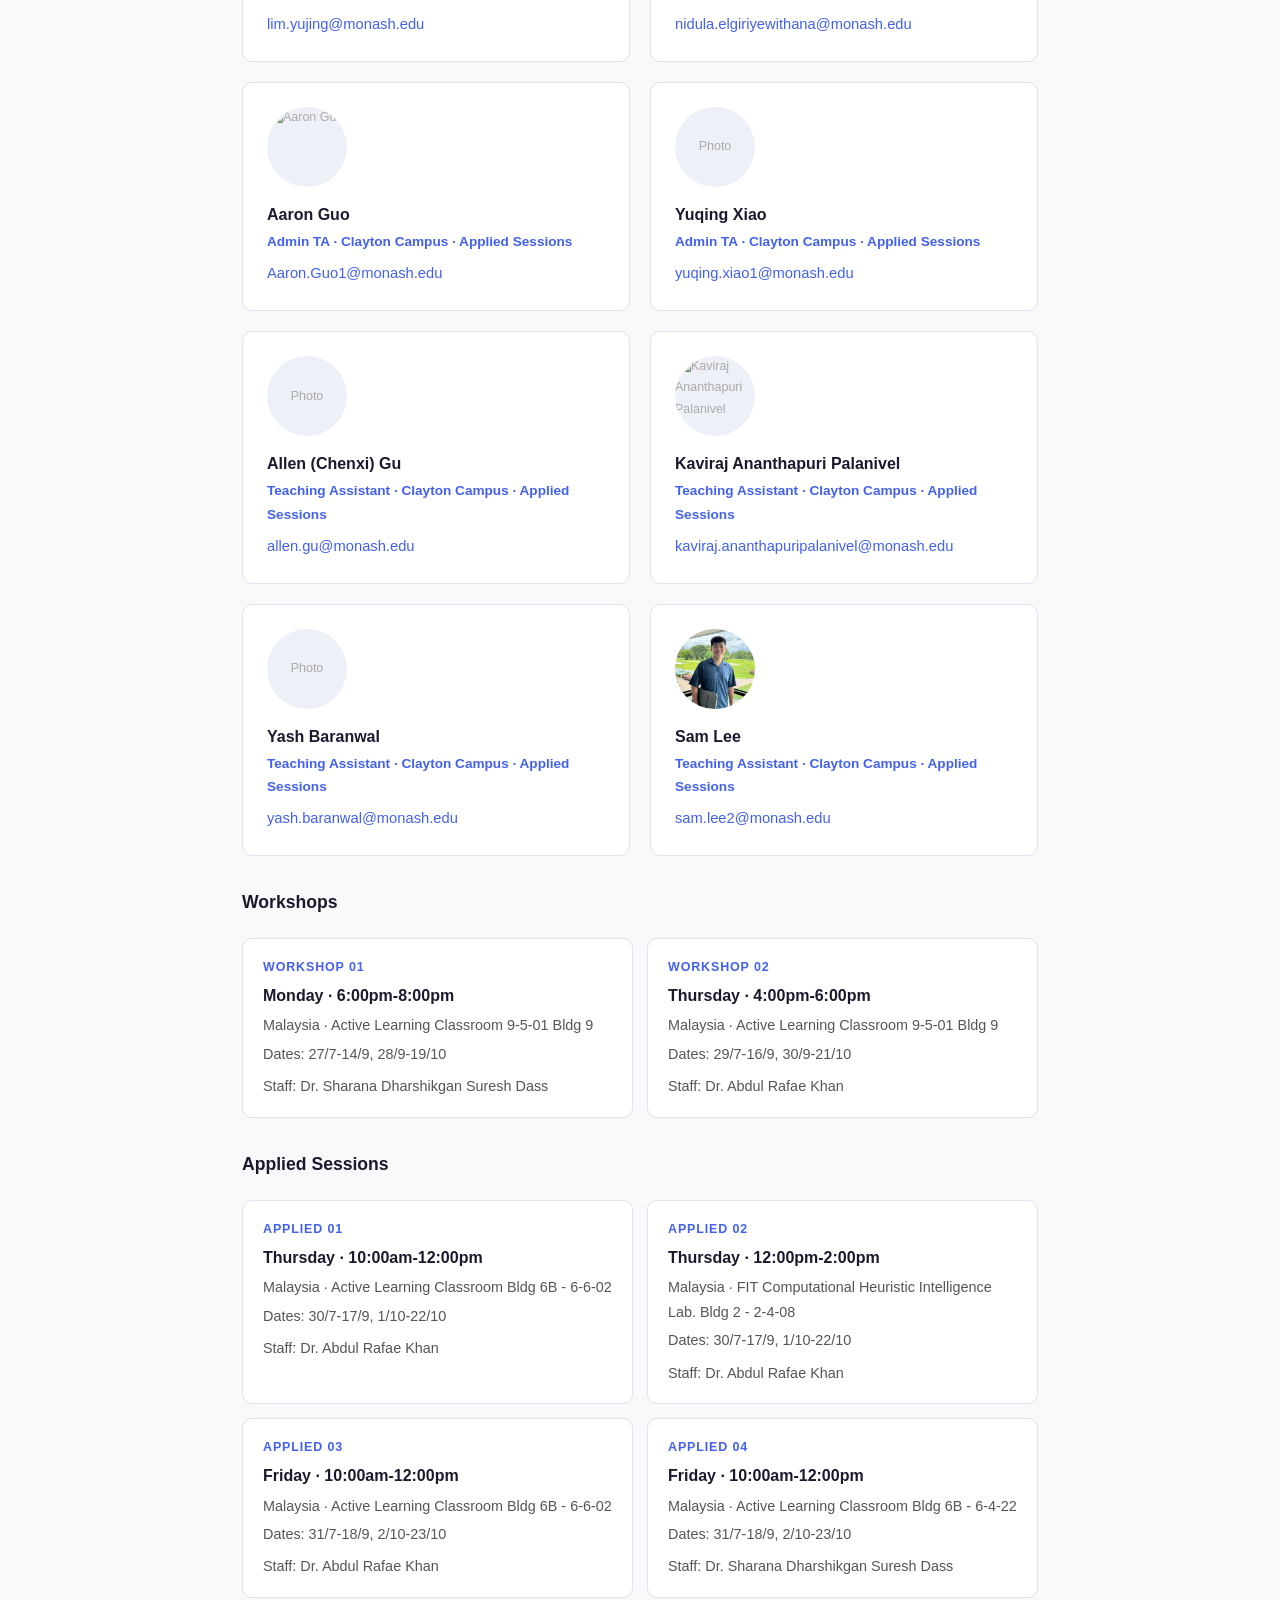
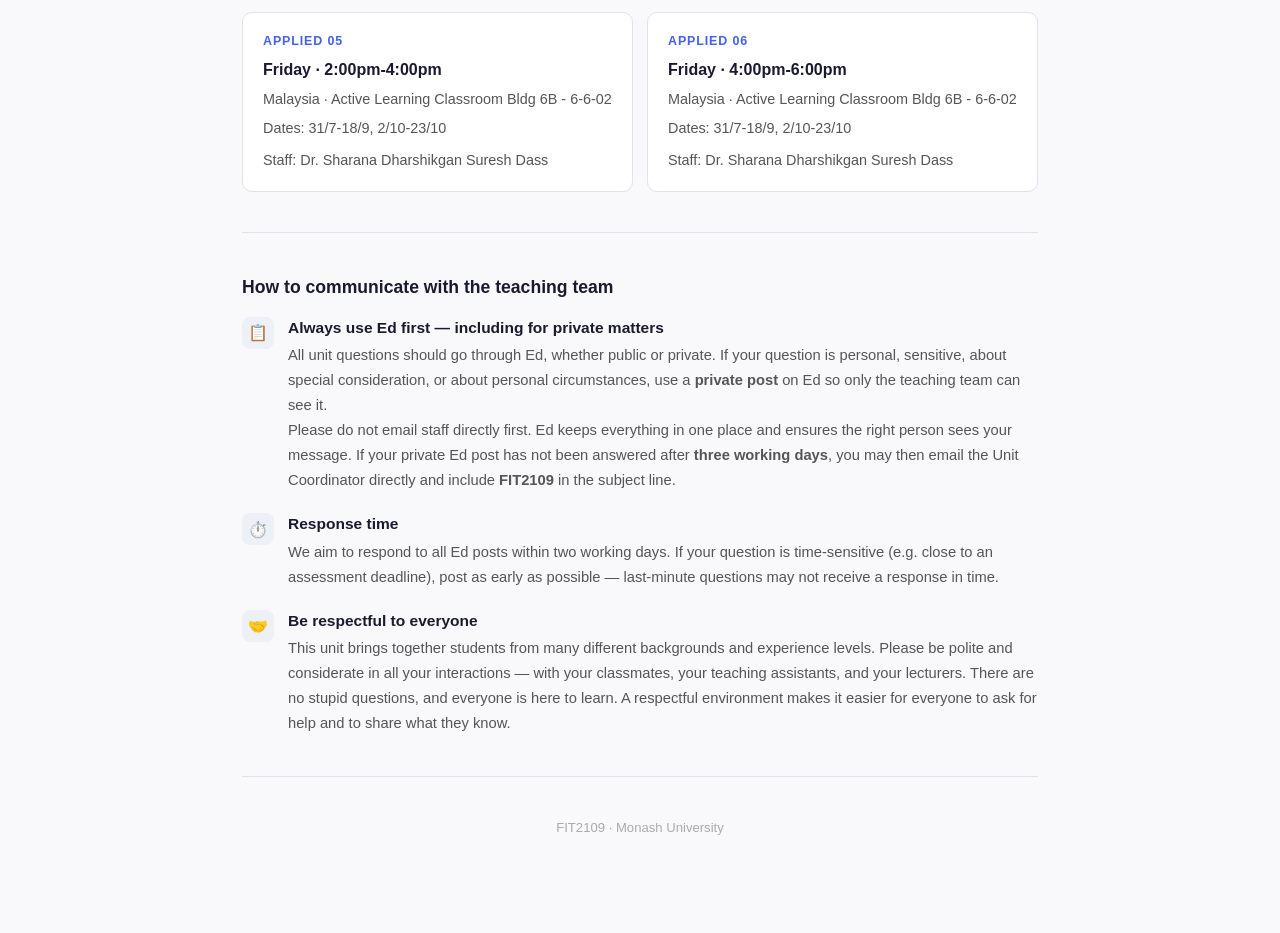
==== commit ffde83ac: "Update team.html" ====
--- a/fit2109-s2-mum/team.html
+++ b/fit2109-s2-mum/team.html
@@ -119,7 +119,7 @@
   </div>
   
   <div class="member">
-    <div class="photo">Photo</div>
+    <div class="photo"><img src="https://guoxiang365.github.io/images/bio_life.webp" alt="Aaron Guo"></div>
     <h4>Aaron Guo</h4>
     <div class="role">Admin TA · Clayton Campus · Applied Sessions</div>
     <p><a href="mailto:Aaron.Guo1@monash.edu">Aaron.Guo1@monash.edu</a></p>
@@ -140,7 +140,7 @@
   </div>
 
   <div class="member">
-    <div class="photo"><img src="./Meet the Teaching Team — FIT2109_files/ac2c0f59-dde9-4523-b397-dc62c294d0d0" alt="Kaviraj Ananthapuri Palanivel"></div>
+    <div class="photo"><img src="https://github.com/user-attachments/assets/ac2c0f59-dde9-4523-b397-dc62c294d0d0" alt="Kaviraj Ananthapuri Palanivel"></div>
     <h4>Kaviraj Ananthapuri Palanivel</h4>
     <div class="role">Teaching Assistant · Clayton Campus · Applied Sessions</div>
     <p><a href="mailto:kaviraj.ananthapuripalanivel@monash.edu">kaviraj.ananthapuripalanivel@monash.edu</a></p>
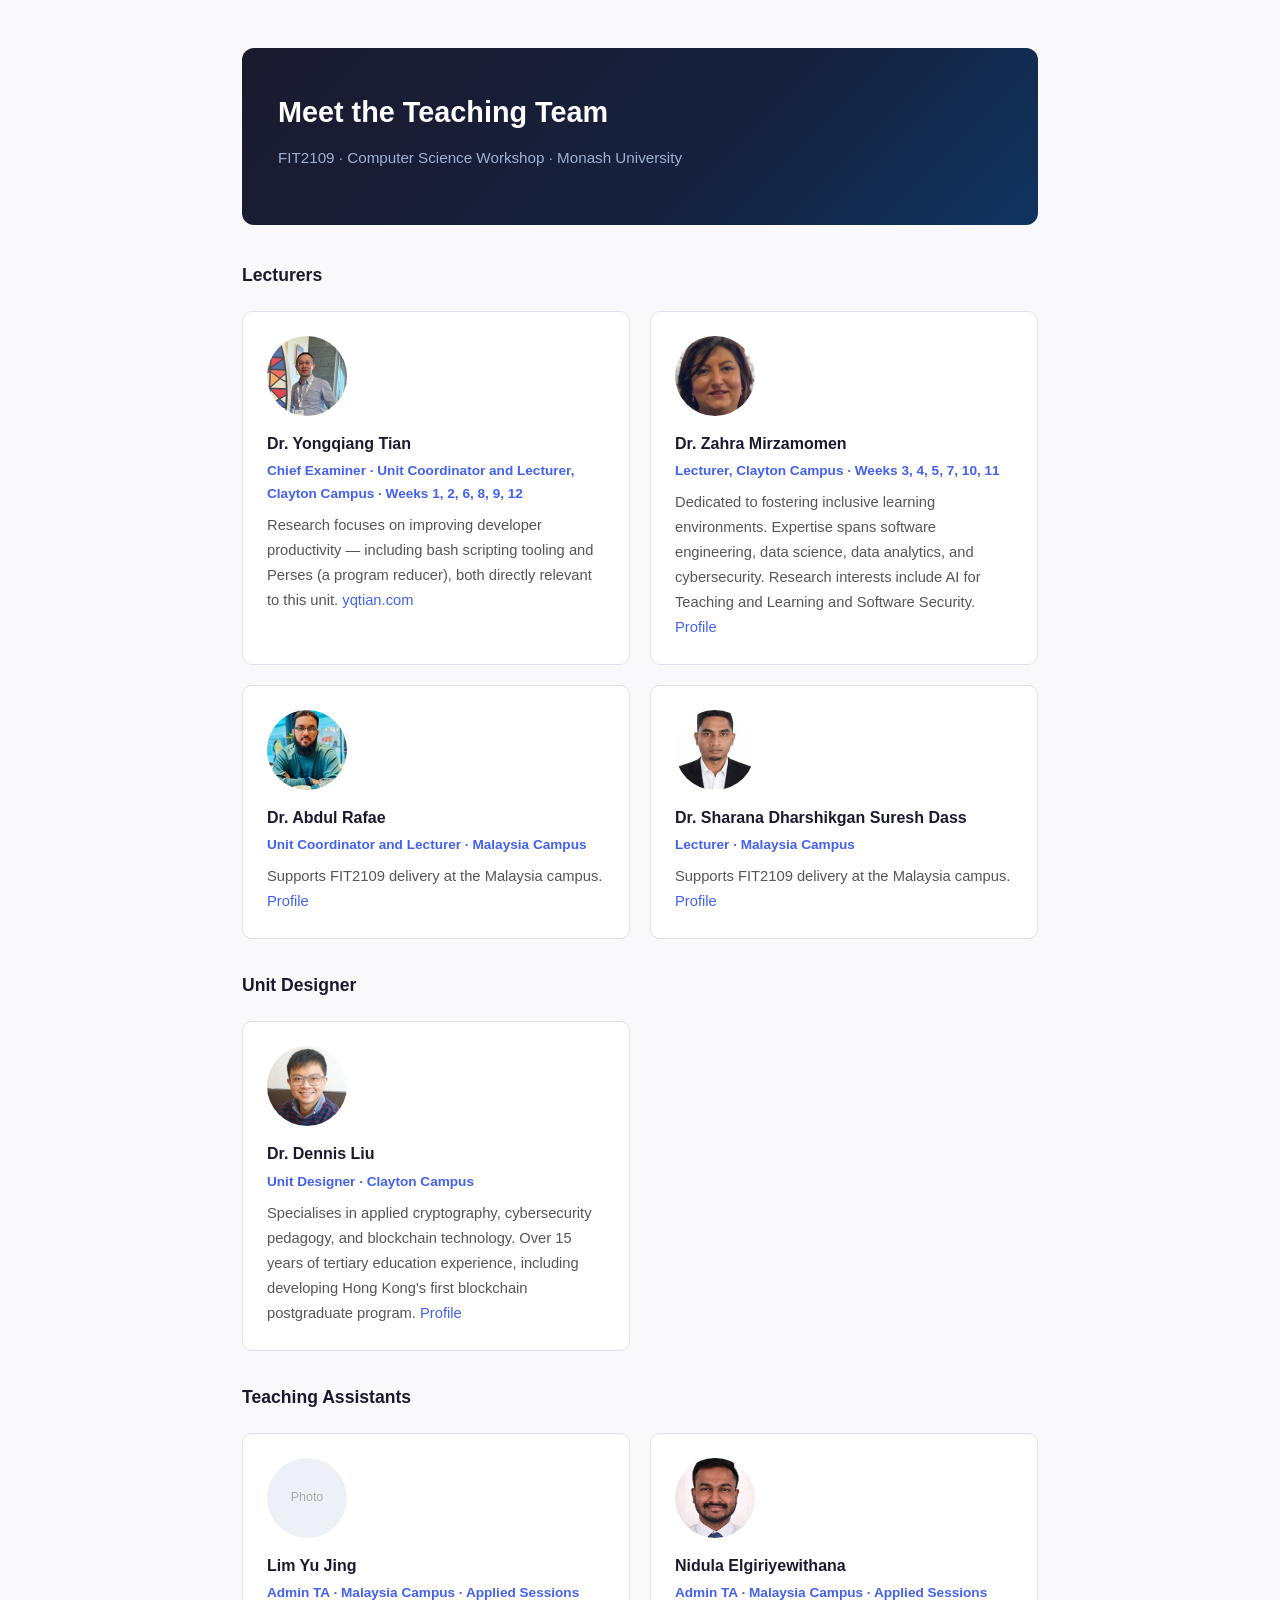
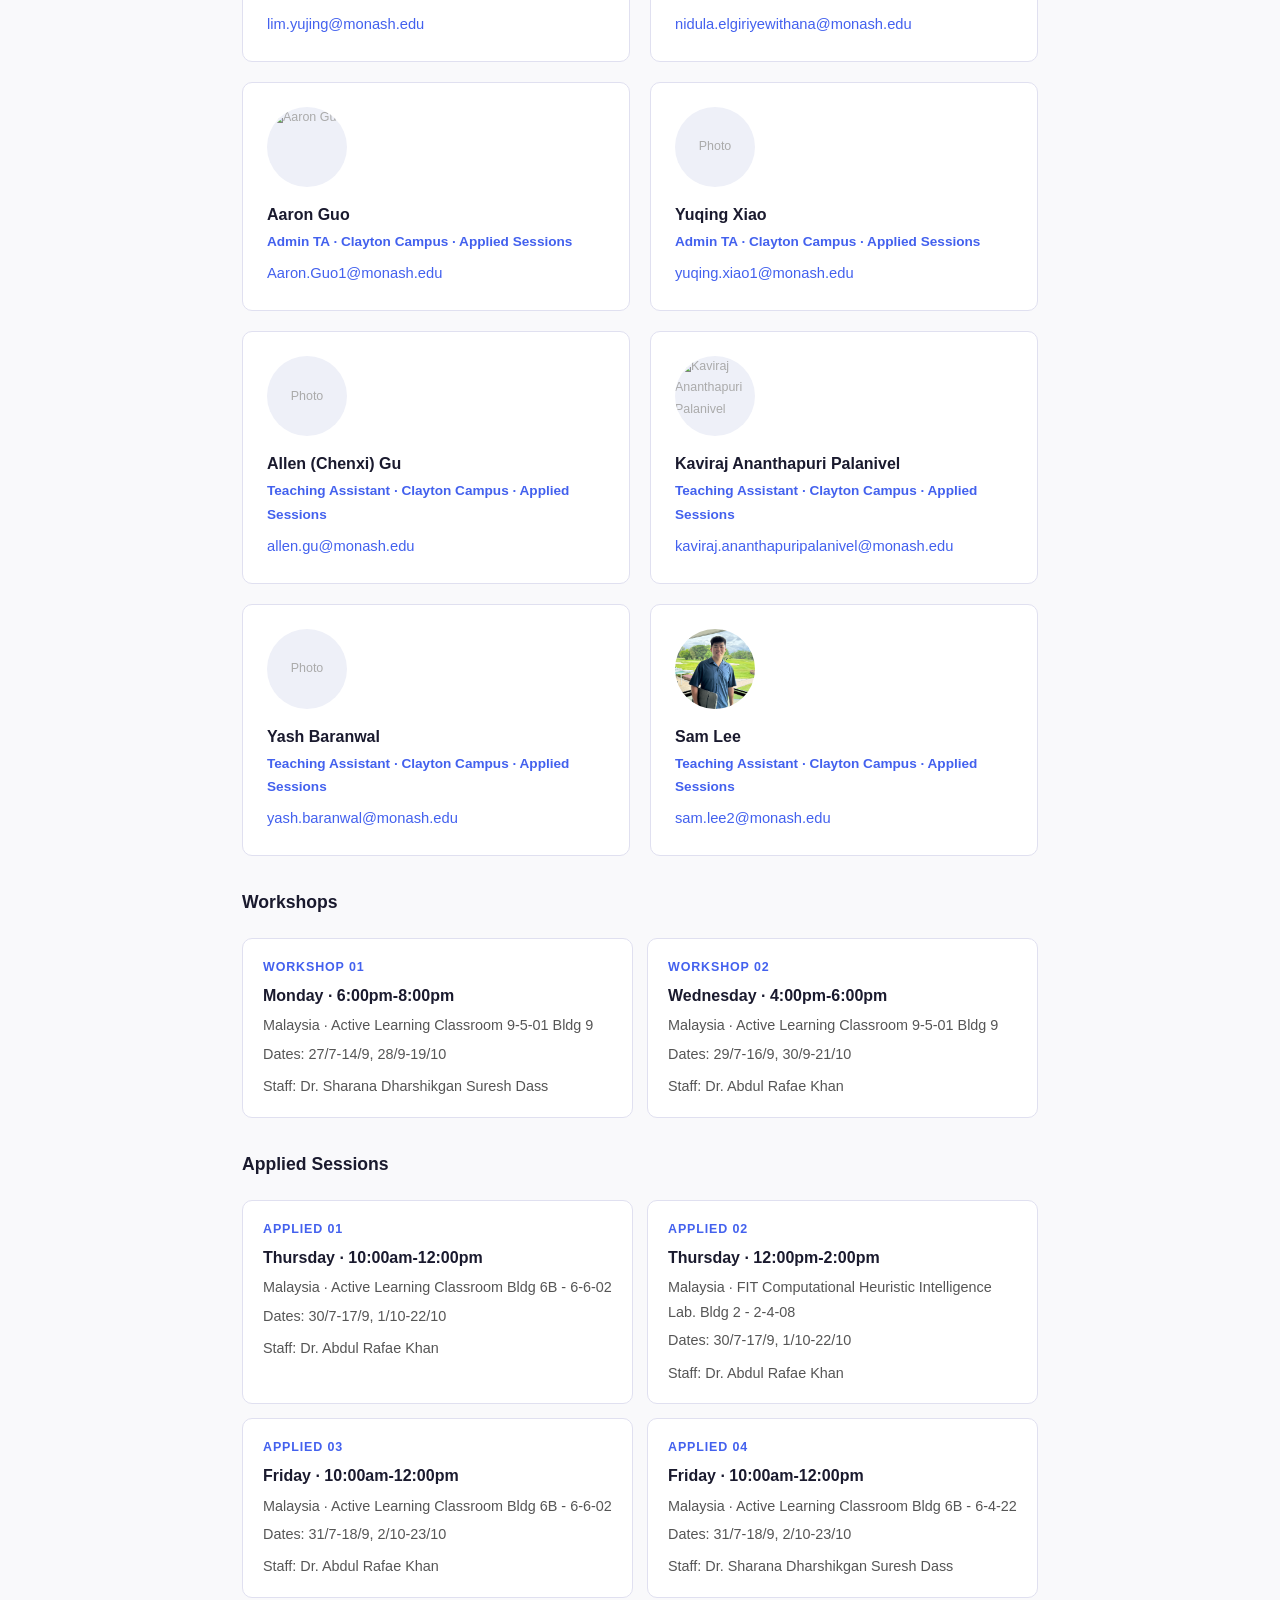
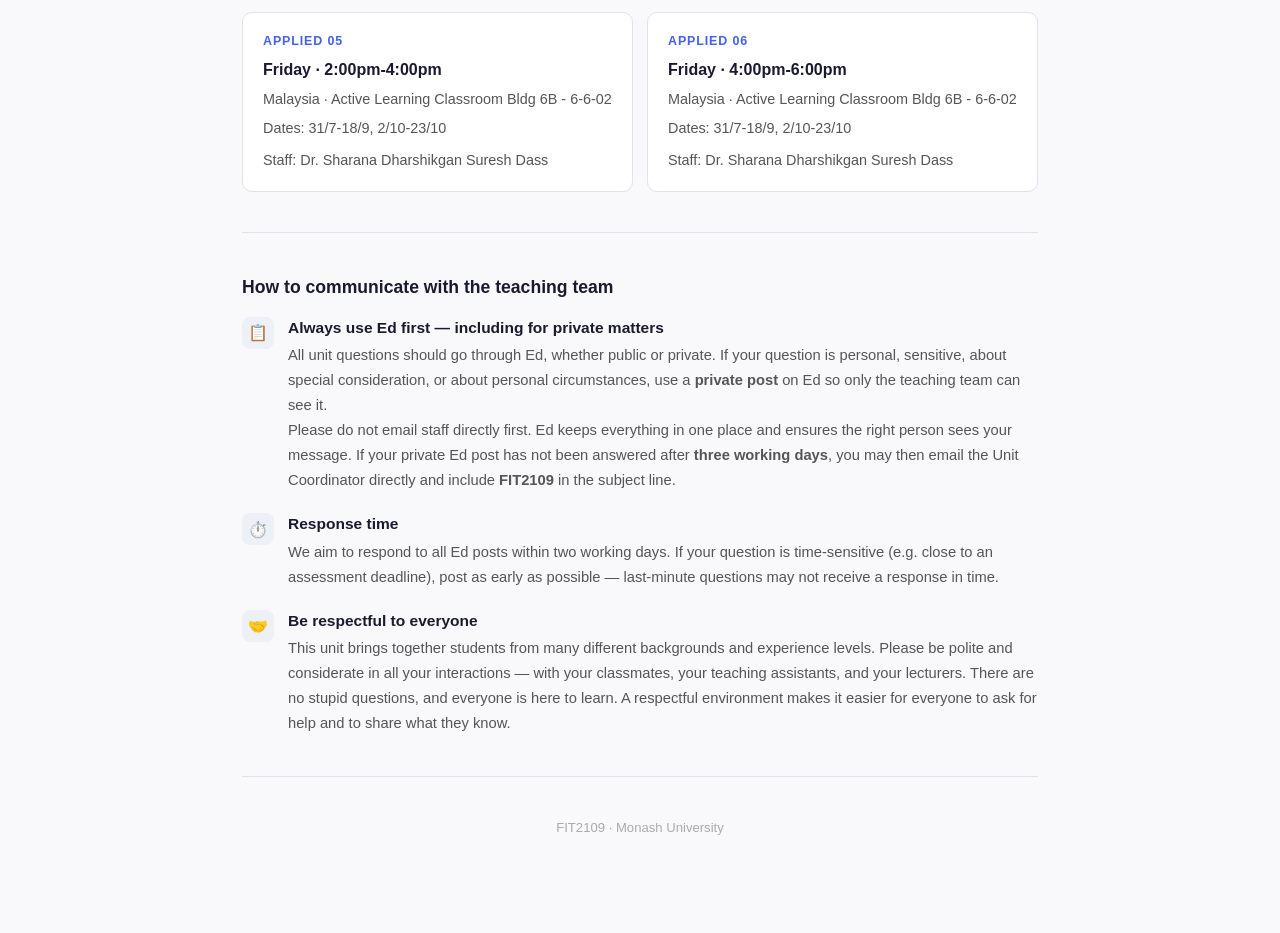
==== commit 2d99df46: "Update team.html" ====
--- a/fit2109-s2-mum/team.html
+++ b/fit2109-s2-mum/team.html
@@ -176,7 +176,7 @@
   
     <div class="session">
     <div class="label">Workshop 02</div>
-    <div class="time">Thursday · 4:00pm-6:00pm</div>
+    <div class="time">Wednesday · 4:00pm-6:00pm</div>
     <div class="where">Malaysia · Active Learning Classroom 9-5-01 Bldg 9</div>
     <div class="dates">Dates: 29/7-16/9, 30/9-21/10</div>
     <div class="staff">Staff: Dr. Abdul Rafae Khan</div>
